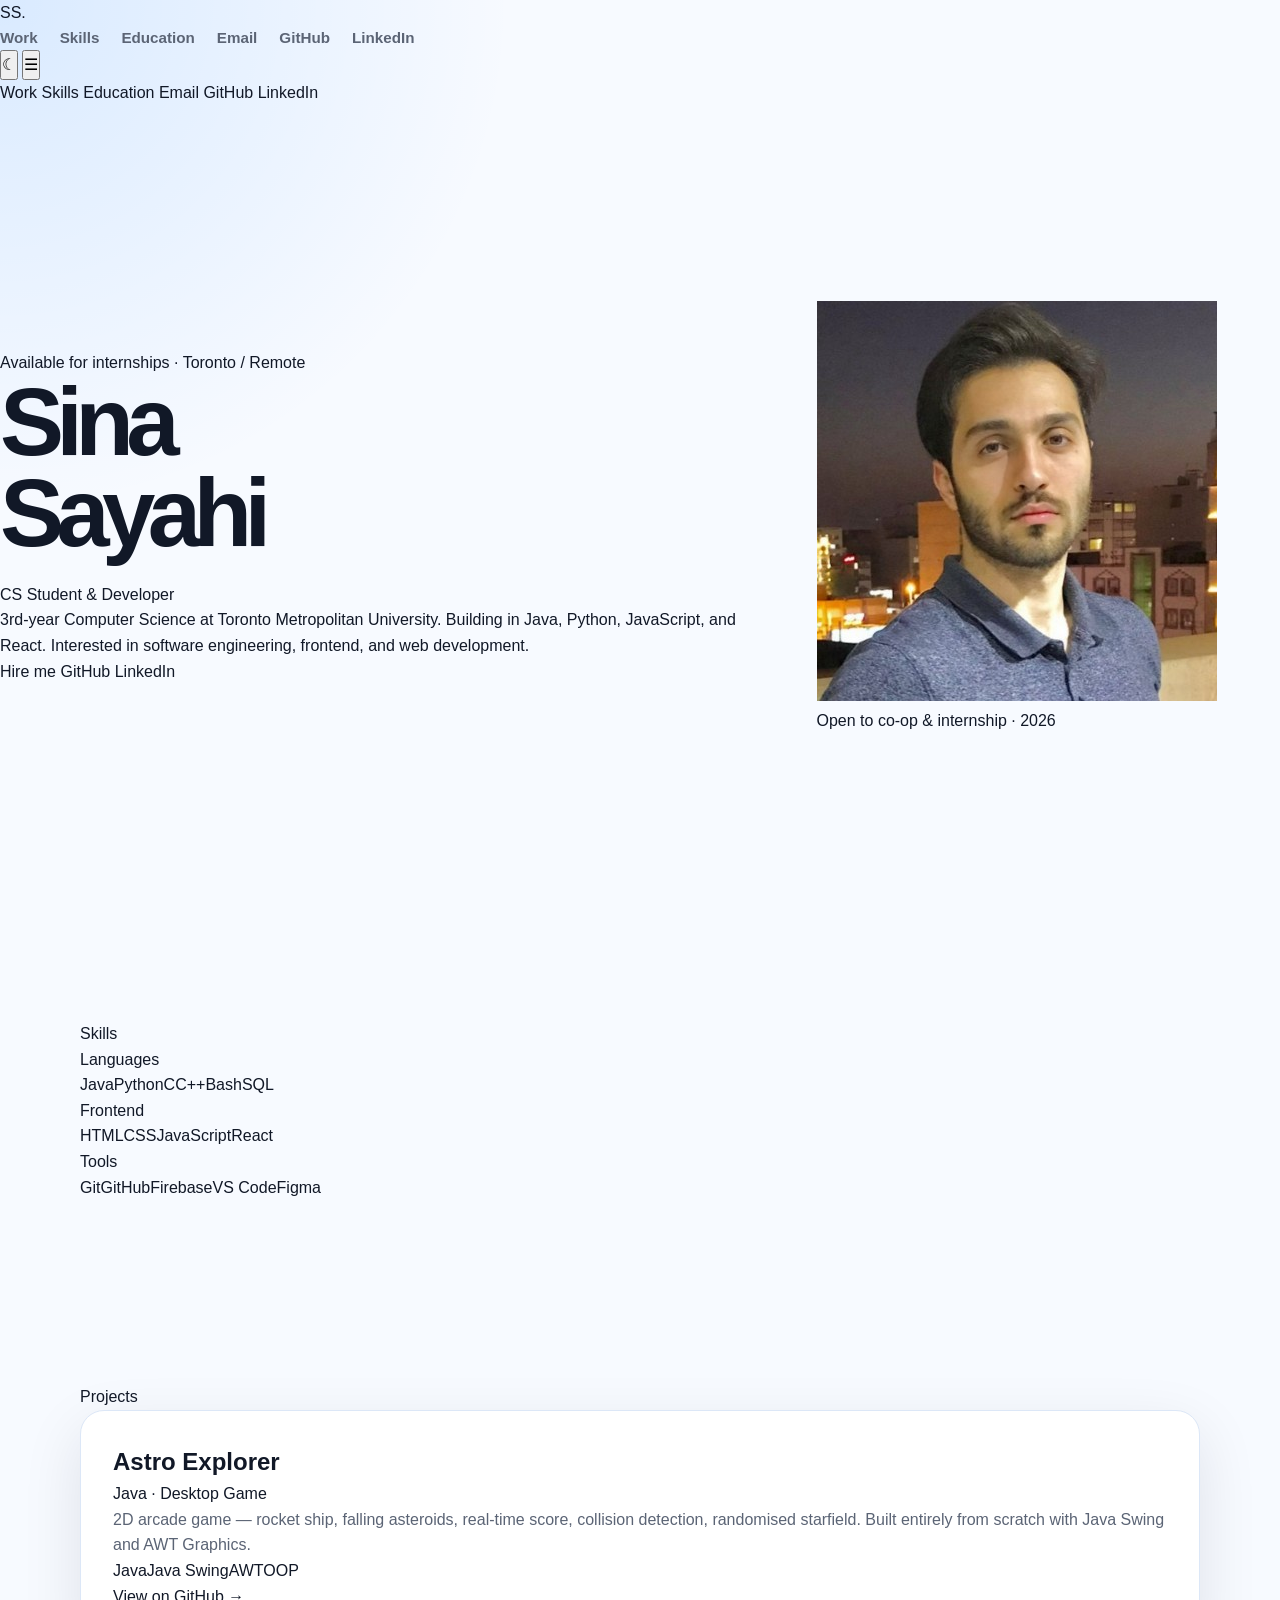
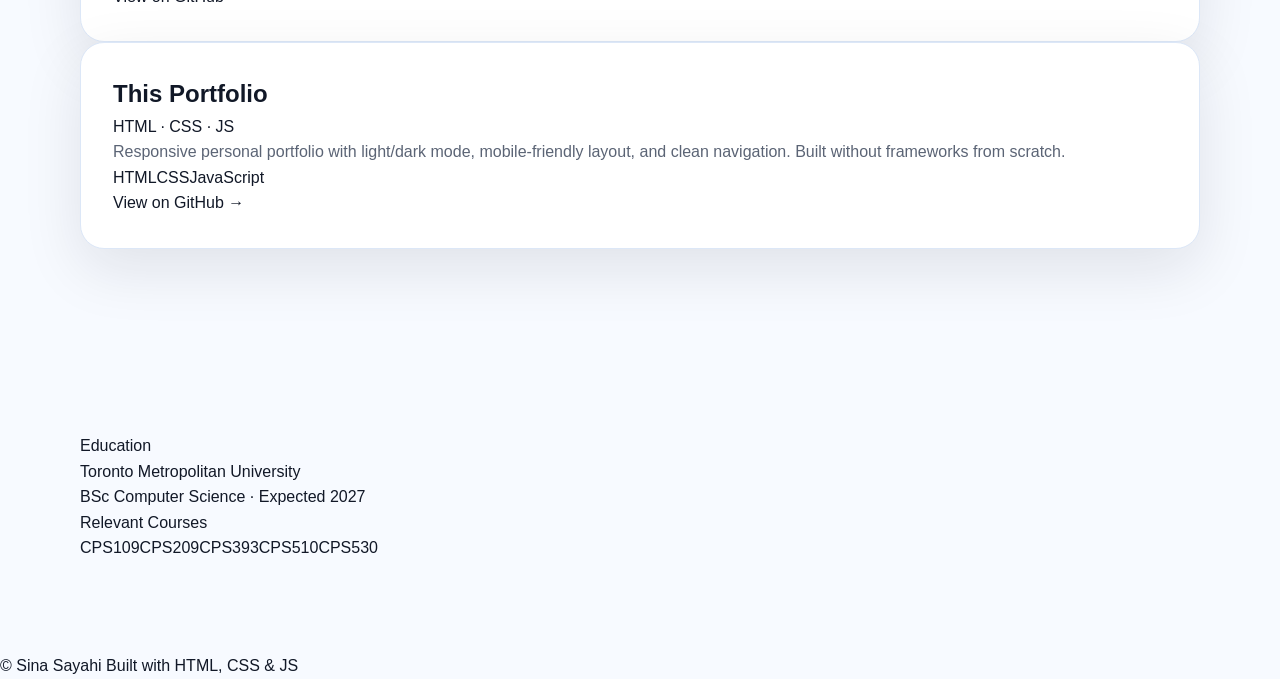
==== index.html @ 3a61474d "Update index.html" ====
<!DOCTYPE html>
<html lang="en">
<head>
  <meta charset="UTF-8" />
  <meta name="viewport" content="width=device-width, initial-scale=1.0" />
  <title>Sina Sayahi — CS Student & Developer</title>
  <meta name="description" content="Sina Sayahi — 3rd-year Computer Science student at TMU. Seeking software & frontend internships in Toronto." />
  <link rel="preconnect" href="https://fonts.googleapis.com" />
  <link rel="preconnect" href="https://fonts.gstatic.com" crossorigin />
  <link href="https://fonts.googleapis.com/css2?family=DM+Mono:wght@400;500&family=Syne:wght@600;800&family=DM+Sans:wght@400;500&display=swap" rel="stylesheet" />
  <link rel="stylesheet" href="style.css" />
</head>
<body>

  <!-- NAV -->
  <header class="nav">
    <span class="nav-logo">SS<span class="dot">.</span></span>
    <nav class="nav-links">
      <a href="#work">Work</a>
      <a href="#skills">Skills</a>
      <a href="#edu">Education</a>
      <a href="mailto:sina.sayahi@torontomu.ca">Email</a>
      <a href="https://github.com/cnasyh" target="_blank" rel="noopener">GitHub</a>
      <a href="https://www.linkedin.com/in/sina-sayahi" target="_blank" rel="noopener">LinkedIn</a>
    </nav>
    <button class="theme-btn" id="themeBtn" aria-label="Toggle theme">☾</button>
    <button class="burger" id="burger" aria-label="Menu">☰</button>
  </header>

  <div class="mobile-menu" id="mobileMenu">
    <a href="#work" class="mm-link">Work</a>
    <a href="#skills" class="mm-link">Skills</a>
    <a href="#edu" class="mm-link">Education</a>
    <a href="mailto:sina.sayahi@torontomu.ca" class="mm-link">Email</a>
    <a href="https://github.com/cnasyh" target="_blank" rel="noopener" class="mm-link">GitHub</a>
    <a href="https://www.linkedin.com/in/sina-sayahi" target="_blank" rel="noopener" class="mm-link">LinkedIn</a>
  </div>

  <main>

    <!-- HERO -->
    <section class="hero">
      <div class="hero-left">
        <p class="label">Available for internships · Toronto / Remote</p>
        <h1>Sina<br>Sayahi</h1>
        <p class="role">CS Student &amp; Developer</p>
        <p class="bio">3rd-year Computer Science at Toronto Metropolitan University. Building in Java, Python, JavaScript, and React. Interested in software engineering, frontend, and web development.</p>
        <div class="cta-row">
          <a href="mailto:sina.sayahi@torontomu.ca" class="btn-primary">Hire me</a>
          <a href="https://github.com/cnasyh" target="_blank" rel="noopener" class="btn-ghost">GitHub</a>
          <a href="https://www.linkedin.com/in/sina-sayahi" target="_blank" rel="noopener" class="btn-ghost">LinkedIn</a>
        </div>
      </div>
      <div class="hero-right">
        <div class="photo-ring">
          <img src="myphoto.jpg" alt="Sina Sayahi" class="photo" />
        </div>
        <div class="status-card">
          <span class="status-dot"></span>
          <span>Open to co-op &amp; internship · 2026</span>
        </div>
      </div>
    </section>

    <!-- SKILLS -->
    <section class="section" id="skills">
      <p class="section-label">Skills</p>
      <div class="skills-row">
        <div class="skill-group">
          <p class="skill-title">Languages</p>
          <div class="tags">
            <span>Java</span><span>Python</span><span>C</span><span>C++</span><span>Bash</span><span>SQL</span>
          </div>
        </div>
        <div class="skill-group">
          <p class="skill-title">Frontend</p>
          <div class="tags">
            <span>HTML</span><span>CSS</span><span>JavaScript</span><span>React</span>
          </div>
        </div>
        <div class="skill-group">
          <p class="skill-title">Tools</p>
          <div class="tags">
            <span>Git</span><span>GitHub</span><span>Firebase</span><span>VS Code</span><span>Figma</span>
          </div>
        </div>
      </div>
    </section>

    <!-- PROJECTS -->
    <section class="section" id="work">
      <p class="section-label">Projects</p>
      <div class="projects-grid">

        <article class="project-card">
          <div class="project-top">
            <h2 class="project-name">Astro Explorer</h2>
            <span class="project-tag">Java · Desktop Game</span>
          </div>
          <p class="project-desc">2D arcade game — rocket ship, falling asteroids, real-time score, collision detection, randomised starfield. Built entirely from scratch with Java Swing and AWT Graphics.</p>
          <div class="tags small">
            <span>Java</span><span>Java Swing</span><span>AWT</span><span>OOP</span>
          </div>
          <div class="project-links">
            <a href="https://github.com/cnasyh/astro-explorer-java" target="_blank" rel="noopener" class="btn-ghost small">View on GitHub →</a>
          </div>
        </article>

        <article class="project-card">
          <div class="project-top">
            <h2 class="project-name">This Portfolio</h2>
            <span class="project-tag">HTML · CSS · JS</span>
          </div>
          <p class="project-desc">Responsive personal portfolio with light/dark mode, mobile-friendly layout, and clean navigation. Built without frameworks from scratch.</p>
          <div class="tags small">
            <span>HTML</span><span>CSS</span><span>JavaScript</span>
          </div>
          <div class="project-links">
            <a href="https://github.com/cnasyh/sina-portfolio" target="_blank" rel="noopener" class="btn-ghost small">View on GitHub →</a>
          </div>
        </article>

      </div>
    </section>

    <!-- EDUCATION -->
    <section class="section" id="edu">
      <p class="section-label">Education</p>
      <div class="edu-card">
        <div class="edu-left">
          <p class="edu-school">Toronto Metropolitan University</p>
          <p class="edu-degree">BSc Computer Science · Expected 2027</p>
        </div>
        <div class="edu-right">
          <p class="skill-title">Relevant Courses</p>
          <div class="tags small">
            <span>CPS109</span><span>CPS209</span><span>CPS393</span><span>CPS510</span><span>CPS530</span>
          </div>
        </div>
      </div>
    </section>

  </main>

  <footer class="footer">
    <span>© <span id="year"></span> Sina Sayahi</span>
    <span class="footer-built">Built with HTML, CSS &amp; JS</span>
  </footer>

  <script src="script.js"></script>
</body>
</html>
---- style.css ----
:root {
  --bg: #f7faff;
  --bg-soft: #ffffff;
  --text: #111827;
  --text-muted: #5b6475;
  --border: #dce7f7;
  --blue: #0077ff;
  --blue-dark: #005fd1;
  --blue-soft: rgba(0, 119, 255, 0.12);
  --shadow: 0 20px 60px rgba(15, 23, 42, 0.1);
  --radius: 24px;
  --max-width: 1120px;
}

body.dark-mode {
  --bg: #07111f;
  --bg-soft: #0d1b2f;
  --text: #f3f7ff;
  --text-muted: #a8b3c7;
  --border: #1f334d;
  --blue: #3b9dff;
  --blue-dark: #77bfff;
  --blue-soft: rgba(59, 157, 255, 0.16);
  --shadow: 0 20px 60px rgba(0, 0, 0, 0.35);
}

* {
  box-sizing: border-box;
  margin: 0;
  padding: 0;
}

html {
  scroll-behavior: smooth;
}

body {
  font-family: Arial, Helvetica, sans-serif;
  background:
    radial-gradient(circle at top left, var(--blue-soft), transparent 32rem),
    var(--bg);
  color: var(--text);
  line-height: 1.6;
}

a {
  color: inherit;
  text-decoration: none;
}

button,
a {
  font: inherit;
}

.site-header {
  position: sticky;
  top: 0;
  z-index: 20;
  background: rgba(247, 250, 255, 0.82);
  border-bottom: 1px solid var(--border);
  backdrop-filter: blur(16px);
}

body.dark-mode .site-header {
  background: rgba(7, 17, 31, 0.82);
}

.navbar {
  width: min(100% - 32px, var(--max-width));
  min-height: 76px;
  margin: 0 auto;
  display: flex;
  align-items: center;
  justify-content: space-between;
  gap: 16px;
}

.logo {
  font-size: 1.45rem;
  font-weight: 800;
  letter-spacing: -0.04em;
}

.logo span {
  color: var(--blue);
}

.nav-links {
  display: flex;
  align-items: center;
  gap: 22px;
  list-style: none;
}

.nav-links a {
  color: var(--text-muted);
  font-size: 0.95rem;
  font-weight: 600;
  transition: color 0.2s ease;
}

.nav-links a:hover,
.nav-links a:focus {
  color: var(--blue);
}

.theme-toggle,
.menu-toggle {
  border: 1px solid var(--border);
  background: var(--bg-soft);
  color: var(--text);
  border-radius: 999px;
  cursor: pointer;
  box-shadow: 0 8px 24px rgba(15, 23, 42, 0.08);
}

.theme-toggle {
  width: 42px;
  height: 42px;
}

.menu-toggle {
  display: none;
  width: 42px;
  height: 42px;
}

.section {
  width: min(100% - 32px, var(--max-width));
  margin: 0 auto;
  padding: 92px 0;
}

.hero {
  min-height: calc(100vh - 76px);
  display: grid;
  grid-template-columns: 1.25fr 0.75fr;
  align-items: center;
  gap: 44px;
}

.eyebrow {
  color: var(--blue);
  font-size: 0.82rem;
  font-weight: 800;
  text-transform: uppercase;
  letter-spacing: 0.16em;
  margin-bottom: 14px;
}

.hero h1 {
  max-width: 760px;
  font-size: clamp(3rem, 8vw, 6rem);
  line-height: 0.95;
  letter-spacing: -0.08em;
  margin-bottom: 24px;
}

.hero h1 span {
  color: var(--blue);
}

.hero-subtitle {
  max-width: 720px;
  color: var(--text);
  font-size: clamp(1.1rem, 2vw, 1.35rem);
  font-weight: 600;
  margin-bottom: 18px;
}

.hero-text {
  max-width: 690px;
  color: var(--text-muted);
  font-size: 1.02rem;
  margin-bottom: 30px;
}

.hero-buttons,
.project-links,
.contact-buttons {
  display: flex;
  flex-wrap: wrap;
  gap: 14px;
}

.btn {
  min-height: 46px;
  display: inline-flex;
  align-items: center;
  justify-content: center;
  padding: 12px 18px;
  border-radius: 999px;
  border: 1px solid transparent;
  font-weight: 700;
  cursor: pointer;
  transition:
    transform 0.2s ease,
    background 0.2s ease,
    border-color 0.2s ease;
}

.btn:hover,
.btn:focus {
  transform: translateY(-2px);
}

.primary-btn {
  background: var(--blue);
  color: white;
  box-shadow: 0 12px 30px rgba(0, 119, 255, 0.28);
}

.primary-btn:hover,
.primary-btn:focus {
  background: var(--blue-dark);
}

.secondary-btn {
  background: var(--bg-soft);
  color: var(--text);
  border-color: var(--border);
}

.secondary-btn:hover,
.secondary-btn:focus {
  border-color: var(--blue);
}

.disabled-btn {
  background: var(--blue-soft);
  color: var(--text-muted);
  border-color: var(--border);
  cursor: not-allowed;
}

.disabled-btn:hover {
  transform: none;
}

.hero-card {
  position: relative;
  overflow: hidden;
  background: linear-gradient(145deg, var(--bg-soft), var(--blue-soft));
  border: 1px solid var(--border);
  border-radius: var(--radius);
  padding: 32px;
  box-shadow: var(--shadow);
}

.card-glow {
  position: absolute;
  top: -80px;
  right: -80px;
  width: 180px;
  height: 180px;
  background: var(--blue);
  opacity: 0.18;
  border-radius: 999px;
  filter: blur(10px);
}

.card-label {
  color: var(--blue);
  font-weight: 800;
  margin-bottom: 12px;
}

.hero-card h2 {
  position: relative;
  font-size: 2rem;
  line-height: 1.1;
  letter-spacing: -0.04em;
  margin-bottom: 18px;
}

.hero-card p {
  position: relative;
  color: var(--text-muted);
}

.hero-tags,
.tech-stack,
.course-list,
.skill-list {
  display: flex;
  flex-wrap: wrap;
  gap: 10px;
}

.hero-tags {
  margin-top: 24px;
}

.hero-tags span,
.tech-stack span,
.course-list span,
.skill-list span {
  background: var(--blue-soft);
  color: var(--text);
  border: 1px solid var(--border);
  border-radius: 999px;
  padding: 8px 12px;
  font-size: 0.9rem;
  font-weight: 700;
}

.section-heading {
  max-width: 760px;
  margin-bottom: 34px;
}

.section-heading h2 {
  font-size: clamp(2rem, 4vw, 3.2rem);
  line-height: 1.05;
  letter-spacing: -0.06em;
}

.about-box,
.skill-card,
.project-card,
.timeline-card,
.education-card,
.internship-card,
.contact-card {
  background: var(--bg-soft);
  border: 1px solid var(--border);
  border-radius: var(--radius);
  box-shadow: var(--shadow);
}

.about-box {
  padding: 30px;
}

.about-box p,
.project-card p,
.timeline-card p,
.education-card p,
.internship-card p,
.contact-card p {
  color: var(--text-muted);
}

.skills-grid {
  display: grid;
  grid-template-columns: repeat(3, 1fr);
  gap: 18px;
}

.skill-card {
  padding: 28px;
}

.skill-card h3 {
  font-size: 1.25rem;
  margin-bottom: 18px;
}

.project-card {
  padding: 32px;
}

.project-header {
  display: flex;
  align-items: flex-start;
  justify-content: space-between;
  gap: 18px;
  margin-bottom: 16px;
}

.project-header h3 {
  font-size: clamp(1.8rem, 3vw, 2.5rem);
  letter-spacing: -0.05em;
}

.project-status {
  background: var(--blue);
  color: white;
  border-radius: 999px;
  padding: 8px 12px;
  font-size: 0.85rem;
  font-weight: 800;
  white-space: nowrap;
}

.project-detail {
  margin-top: 24px;
}

.project-detail h4,
.education-card h4 {
  margin-bottom: 8px;
  font-size: 1rem;
}

.tech-stack {
  margin: 26px 0;
}

.timeline-card {
  position: relative;
  display: grid;
  grid-template-columns: auto 1fr;
  gap: 18px;
  padding: 30px;
}

.timeline-dot {
  width: 16px;
  height: 16px;
  background: var(--blue);
  border-radius: 999px;
  margin-top: 6px;
  box-shadow: 0 0 0 8px var(--blue-soft);
}

.timeline-card h3,
.education-card h3 {
  font-size: 1.35rem;
  margin-bottom: 8px;
}

.timeline-meta,
.education-program {
  margin-bottom: 18px;
  font-weight: 700;
}

.education-card {
  padding: 30px;
}

.course-list {
  margin-top: 14px;
}

.internship-section {
  padding-top: 40px;
}

.internship-card {
  padding: 34px;
  background:
    linear-gradient(135deg, var(--blue-soft), transparent),
    var(--bg-soft);
}

.internship-card h2 {
  font-size: clamp(1.8rem, 3vw, 2.8rem);
  line-height: 1.1;
  letter-spacing: -0.05em;
  margin-bottom: 16px;
}

.internship-grid {
  display: grid;
  grid-template-columns: repeat(3, 1fr);
  gap: 18px;
  margin-top: 28px;
}

.internship-grid div {
  background: var(--bg-soft);
  border: 1px solid var(--border);
  border-radius: 18px;
  padding: 20px;
}

.internship-grid h3 {
  margin-bottom: 8px;
  font-size: 1rem;
}

.contact-card {
  padding: 32px;
}

.contact-card > p {
  max-width: 720px;
  margin-bottom: 24px;
}

.resume-note {
  margin-top: 18px;
  font-size: 0.92rem;
}

.site-footer {
  width: min(100% - 32px, var(--max-width));
  margin: 0 auto;
  padding: 28px 0 40px;
  color: var(--text-muted);
  text-align: center;
  border-top: 1px solid var(--border);
}

@media (max-width: 900px) {
  .menu-toggle {
    display: inline-flex;
    align-items: center;
    justify-content: center;
  }

  .nav-links {
    position: absolute;
    top: 76px;
    left: 16px;
    right: 16px;
    display: none;
    flex-direction: column;
    align-items: stretch;
    gap: 0;
    background: var(--bg-soft);
    border: 1px solid var(--border);
    border-radius: 18px;
    padding: 12px;
    box-shadow: var(--shadow);
  }

  .nav-links.active {
    display: flex;
  }

  .nav-links a {
    display: block;
    padding: 12px;
  }

  .hero {
    min-height: auto;
    grid-template-columns: 1fr;
    padding-top: 70px;
  }

  .skills-grid,
  .internship-grid {
    grid-template-columns: 1fr;
  }
}

@media (max-width: 620px) {
  .section {
    padding: 70px 0;
  }

  .navbar {
    width: min(100% - 24px, var(--max-width));
  }

  .hero-buttons,
  .project-links,
  .contact-buttons {
    flex-direction: column;
  }

  .btn {
    width: 100%;
  }

  .project-header {
    flex-direction: column;
  }

  .project-status {
    white-space: normal;
  }

  .about-box,
  .skill-card,
  .project-card,
  .timeline-card,
  .education-card,
  .internship-card,
  .contact-card,
  .hero-card {
    padding: 24px;
  }
}

.photo-card {
  text-align: center;
}

.profile-photo-wrap {
  width: 190px;
  height: 190px;
  margin: 0 auto 24px;
  padding: 6px;
  border-radius: 50%;
  background: linear-gradient(135deg, var(--blue), transparent);
}

.profile-photo {
  width: 100%;
  height: 100%;
  display: block;
  object-fit: cover;
  border-radius: 50%;
  border: 4px solid var(--bg-soft);
}
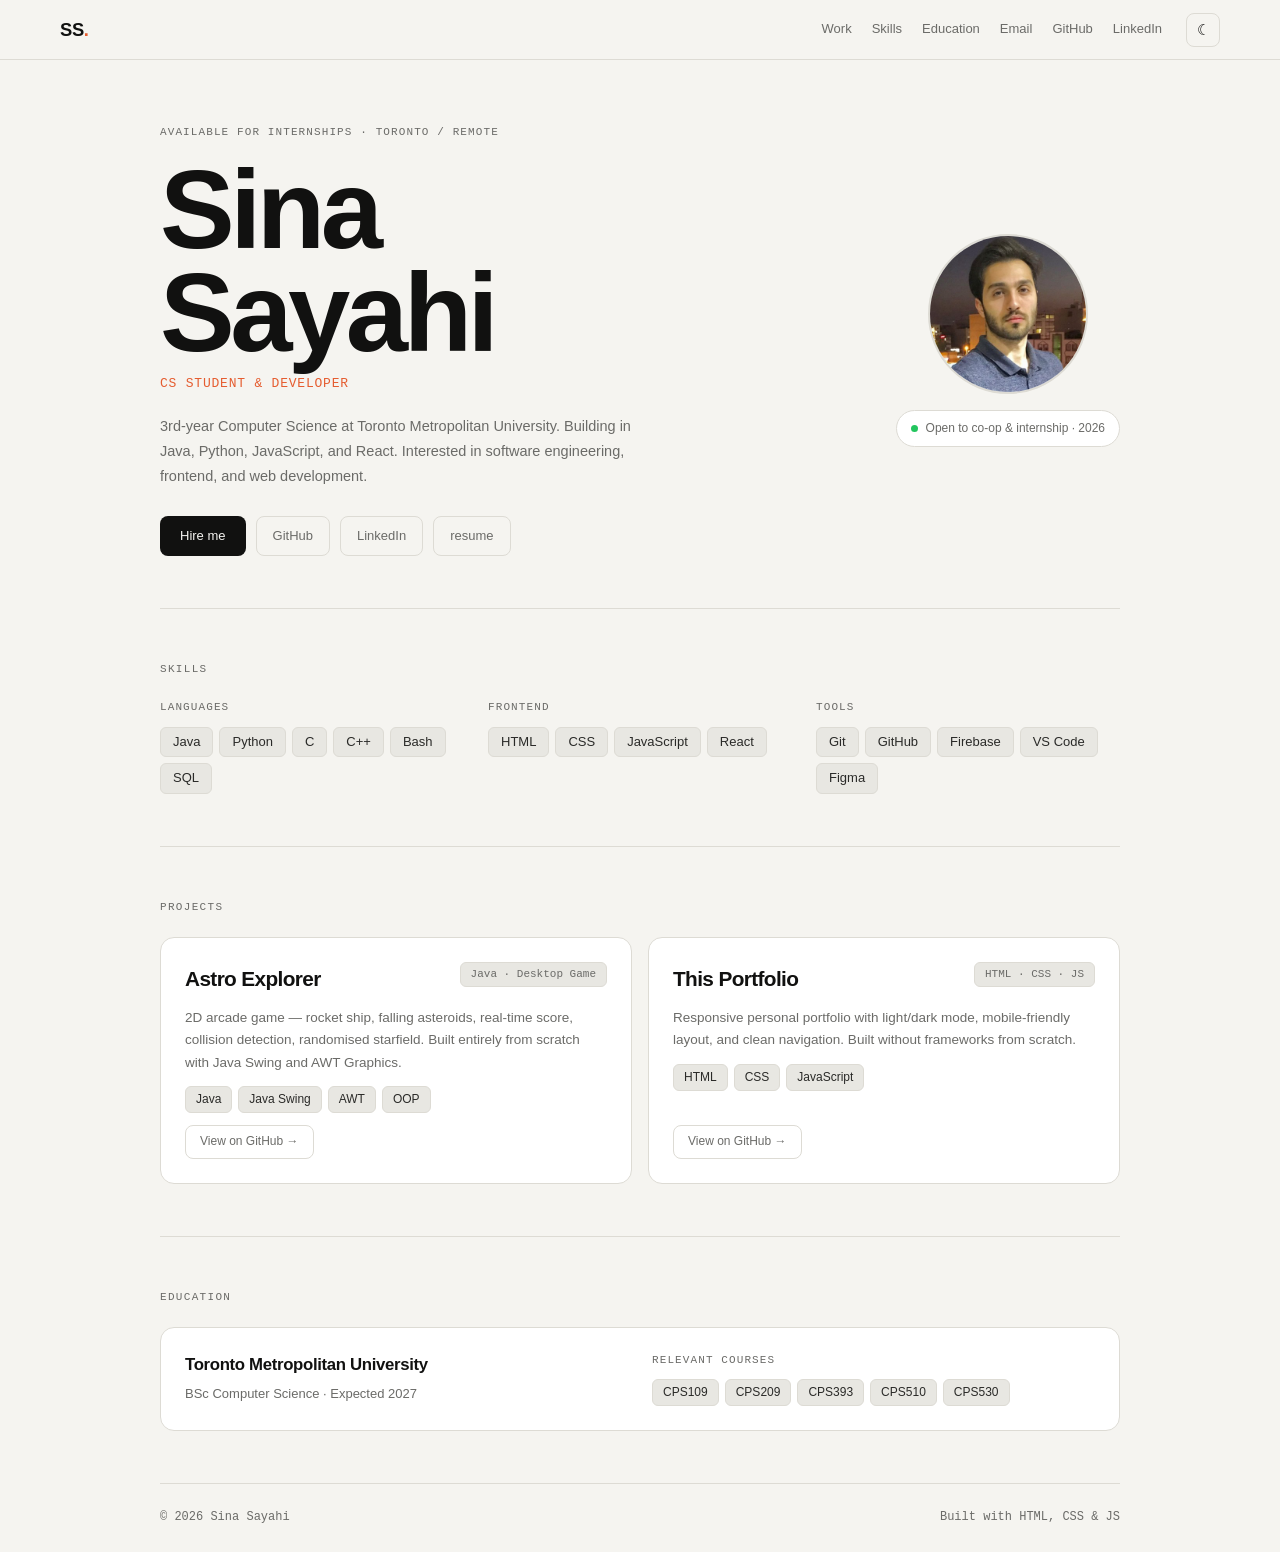
==== commit 40dc5984: "Update index.html" ====
--- a/index.html
+++ b/index.html
@@ -49,6 +49,7 @@
           <a href="mailto:sina.sayahi@torontomu.ca" class="btn-primary">Hire me</a>
           <a href="https://github.com/cnasyh" target="_blank" rel="noopener" class="btn-ghost">GitHub</a>
           <a href="https://www.linkedin.com/in/sina-sayahi" target="_blank" rel="noopener" class="btn-ghost">LinkedIn</a>
+          <a href="https://cnasyh.github.io/sina-portfolio/Sina_syh_internship.pdf" target="_blank" rel="noopener" class="btn-ghost">resume</a>
         </div>
       </div>
       <div class="hero-right">
--- a/style.css
+++ b/style.css
@@ -1,601 +1,412 @@
+/* ── Tokens ── */
 :root {
-  --bg: #f7faff;
-  --bg-soft: #ffffff;
-  --text: #111827;
-  --text-muted: #5b6475;
-  --border: #dce7f7;
-  --blue: #0077ff;
-  --blue-dark: #005fd1;
-  --blue-soft: rgba(0, 119, 255, 0.12);
-  --shadow: 0 20px 60px rgba(15, 23, 42, 0.1);
-  --radius: 24px;
-  --max-width: 1120px;
-}
-
-body.dark-mode {
-  --bg: #07111f;
-  --bg-soft: #0d1b2f;
-  --text: #f3f7ff;
-  --text-muted: #a8b3c7;
-  --border: #1f334d;
-  --blue: #3b9dff;
-  --blue-dark: #77bfff;
-  --blue-soft: rgba(59, 157, 255, 0.16);
-  --shadow: 0 20px 60px rgba(0, 0, 0, 0.35);
-}
-
-* {
-  box-sizing: border-box;
-  margin: 0;
-  padding: 0;
-}
-
-html {
-  scroll-behavior: smooth;
-}
-
+  --bg:        #f5f4f0;
+  --surface:   #ffffff;
+  --text:      #111110;
+  --muted:     #6b6b68;
+  --accent:    #1a1a1a;
+  --tag-bg:    #e8e7e2;
+  --tag-text:  #2a2a28;
+  --border:    #dddbd4;
+  --dot:       #22c55e;
+  --radius:    14px;
+  --max:       1080px;
+}
+
+body.dark {
+  --bg:       #0f0f0e;
+  --surface:  #1a1a18;
+  --text:     #f0ede6;
+  --muted:    #888882;
+  --accent:   #f0ede6;
+  --tag-bg:   #252522;
+  --tag-text: #c8c5bd;
+  --border:   #2e2e2a;
+}
+
+/* ── Reset ── */
+*, *::before, *::after { box-sizing: border-box; margin: 0; padding: 0; }
+html { scroll-behavior: smooth; }
 body {
-  font-family: Arial, Helvetica, sans-serif;
-  background:
-    radial-gradient(circle at top left, var(--blue-soft), transparent 32rem),
-    var(--bg);
+  font-family: 'DM Sans', sans-serif;
+  background: var(--bg);
   color: var(--text);
   line-height: 1.6;
-}
-
-a {
-  color: inherit;
-  text-decoration: none;
-}
-
-button,
-a {
-  font: inherit;
-}
-
-.site-header {
+  font-size: 15px;
+  transition: background .25s, color .25s;
+}
+a { color: inherit; text-decoration: none; }
+img { display: block; max-width: 100%; }
+
+/* ── Nav ── */
+.nav {
   position: sticky;
   top: 0;
-  z-index: 20;
-  background: rgba(247, 250, 255, 0.82);
+  z-index: 50;
+  display: flex;
+  align-items: center;
+  gap: 24px;
+  padding: 0 clamp(20px, 5vw, 60px);
+  height: 60px;
+  background: var(--bg);
   border-bottom: 1px solid var(--border);
-  backdrop-filter: blur(16px);
-}
-
-body.dark-mode .site-header {
-  background: rgba(7, 17, 31, 0.82);
-}
-
-.navbar {
-  width: min(100% - 32px, var(--max-width));
-  min-height: 76px;
+  transition: background .25s;
+}
+
+.nav-logo {
+  font-family: 'Syne', sans-serif;
+  font-weight: 800;
+  font-size: 1.15rem;
+  letter-spacing: -.02em;
+  margin-right: auto;
+  color: var(--text);
+}
+.nav-logo .dot { color: #e55c2f; }
+
+.nav-links {
+  display: flex;
+  gap: 20px;
+}
+.nav-links a {
+  font-size: 13px;
+  font-weight: 500;
+  color: var(--muted);
+  transition: color .15s;
+}
+.nav-links a:hover { color: var(--text); }
+
+.theme-btn {
+  background: none;
+  border: 1px solid var(--border);
+  border-radius: 8px;
+  width: 34px;
+  height: 34px;
+  cursor: pointer;
+  font-size: 15px;
+  color: var(--text);
+  transition: background .15s;
+}
+.theme-btn:hover { background: var(--tag-bg); }
+
+.burger {
+  display: none;
+  background: none;
+  border: 1px solid var(--border);
+  border-radius: 8px;
+  width: 34px;
+  height: 34px;
+  font-size: 16px;
+  cursor: pointer;
+  color: var(--text);
+}
+
+/* ── Mobile menu ── */
+.mobile-menu {
+  display: none;
+  flex-direction: column;
+  background: var(--surface);
+  border-bottom: 1px solid var(--border);
+  padding: 12px clamp(20px, 5vw, 60px);
+  gap: 4px;
+}
+.mobile-menu.open { display: flex; }
+.mm-link {
+  font-size: 14px;
+  font-weight: 500;
+  color: var(--muted);
+  padding: 8px 0;
+  border-bottom: 1px solid var(--border);
+  transition: color .15s;
+}
+.mm-link:last-child { border-bottom: none; }
+.mm-link:hover { color: var(--text); }
+
+/* ── Layout ── */
+main {
+  max-width: var(--max);
   margin: 0 auto;
-  display: flex;
-  align-items: center;
-  justify-content: space-between;
-  gap: 16px;
-}
-
-.logo {
-  font-size: 1.45rem;
+  padding: 0 clamp(20px, 5vw, 60px);
+}
+
+.section {
+  padding: 52px 0;
+  border-bottom: 1px solid var(--border);
+}
+
+.section-label {
+  font-family: 'DM Mono', monospace;
+  font-size: 11px;
+  font-weight: 500;
+  text-transform: uppercase;
+  letter-spacing: .12em;
+  color: var(--muted);
+  margin-bottom: 20px;
+}
+
+/* ── Hero ── */
+.hero {
+  display: grid;
+  grid-template-columns: 1fr auto;
+  align-items: center;
+  gap: 48px;
+  padding: 64px 0 52px;
+  border-bottom: 1px solid var(--border);
+}
+
+.label {
+  font-family: 'DM Mono', monospace;
+  font-size: 11px;
+  font-weight: 500;
+  letter-spacing: .1em;
+  text-transform: uppercase;
+  color: var(--muted);
+  margin-bottom: 16px;
+}
+
+h1 {
+  font-family: 'Syne', sans-serif;
   font-weight: 800;
-  letter-spacing: -0.04em;
-}
-
-.logo span {
-  color: var(--blue);
-}
-
-.nav-links {
-  display: flex;
-  align-items: center;
-  gap: 22px;
-  list-style: none;
-}
-
-.nav-links a {
-  color: var(--text-muted);
-  font-size: 0.95rem;
-  font-weight: 600;
-  transition: color 0.2s ease;
-}
-
-.nav-links a:hover,
-.nav-links a:focus {
-  color: var(--blue);
-}
-
-.theme-toggle,
-.menu-toggle {
-  border: 1px solid var(--border);
-  background: var(--bg-soft);
-  color: var(--text);
-  border-radius: 999px;
-  cursor: pointer;
-  box-shadow: 0 8px 24px rgba(15, 23, 42, 0.08);
-}
-
-.theme-toggle {
-  width: 42px;
-  height: 42px;
-}
-
-.menu-toggle {
-  display: none;
-  width: 42px;
-  height: 42px;
-}
-
-.section {
-  width: min(100% - 32px, var(--max-width));
-  margin: 0 auto;
-  padding: 92px 0;
-}
-
-.hero {
-  min-height: calc(100vh - 76px);
-  display: grid;
-  grid-template-columns: 1.25fr 0.75fr;
-  align-items: center;
-  gap: 44px;
-}
-
-.eyebrow {
-  color: var(--blue);
-  font-size: 0.82rem;
-  font-weight: 800;
+  font-size: clamp(3.5rem, 9vw, 7rem);
+  line-height: .92;
+  letter-spacing: -.04em;
+  color: var(--text);
+  margin-bottom: 10px;
+}
+
+.role {
+  font-family: 'DM Mono', monospace;
+  font-size: 13px;
+  color: #e55c2f;
+  letter-spacing: .06em;
   text-transform: uppercase;
-  letter-spacing: 0.16em;
-  margin-bottom: 14px;
-}
-
-.hero h1 {
-  max-width: 760px;
-  font-size: clamp(3rem, 8vw, 6rem);
-  line-height: 0.95;
-  letter-spacing: -0.08em;
-  margin-bottom: 24px;
-}
-
-.hero h1 span {
-  color: var(--blue);
-}
-
-.hero-subtitle {
-  max-width: 720px;
-  color: var(--text);
-  font-size: clamp(1.1rem, 2vw, 1.35rem);
-  font-weight: 600;
-  margin-bottom: 18px;
-}
-
-.hero-text {
-  max-width: 690px;
-  color: var(--text-muted);
-  font-size: 1.02rem;
-  margin-bottom: 30px;
-}
-
-.hero-buttons,
-.project-links,
-.contact-buttons {
-  display: flex;
-  flex-wrap: wrap;
-  gap: 14px;
-}
-
-.btn {
-  min-height: 46px;
-  display: inline-flex;
-  align-items: center;
-  justify-content: center;
-  padding: 12px 18px;
-  border-radius: 999px;
-  border: 1px solid transparent;
-  font-weight: 700;
-  cursor: pointer;
-  transition:
-    transform 0.2s ease,
-    background 0.2s ease,
-    border-color 0.2s ease;
-}
-
-.btn:hover,
-.btn:focus {
-  transform: translateY(-2px);
-}
-
-.primary-btn {
-  background: var(--blue);
-  color: white;
-  box-shadow: 0 12px 30px rgba(0, 119, 255, 0.28);
-}
-
-.primary-btn:hover,
-.primary-btn:focus {
-  background: var(--blue-dark);
-}
-
-.secondary-btn {
-  background: var(--bg-soft);
-  color: var(--text);
-  border-color: var(--border);
-}
-
-.secondary-btn:hover,
-.secondary-btn:focus {
-  border-color: var(--blue);
-}
-
-.disabled-btn {
-  background: var(--blue-soft);
-  color: var(--text-muted);
-  border-color: var(--border);
-  cursor: not-allowed;
-}
-
-.disabled-btn:hover {
-  transform: none;
-}
-
-.hero-card {
-  position: relative;
-  overflow: hidden;
-  background: linear-gradient(145deg, var(--bg-soft), var(--blue-soft));
-  border: 1px solid var(--border);
-  border-radius: var(--radius);
-  padding: 32px;
-  box-shadow: var(--shadow);
-}
-
-.card-glow {
-  position: absolute;
-  top: -80px;
-  right: -80px;
-  width: 180px;
-  height: 180px;
-  background: var(--blue);
-  opacity: 0.18;
-  border-radius: 999px;
-  filter: blur(10px);
-}
-
-.card-label {
-  color: var(--blue);
-  font-weight: 800;
-  margin-bottom: 12px;
-}
-
-.hero-card h2 {
-  position: relative;
-  font-size: 2rem;
-  line-height: 1.1;
-  letter-spacing: -0.04em;
-  margin-bottom: 18px;
-}
-
-.hero-card p {
-  position: relative;
-  color: var(--text-muted);
-}
-
-.hero-tags,
-.tech-stack,
-.course-list,
-.skill-list {
+  margin-bottom: 20px;
+}
+
+.bio {
+  max-width: 480px;
+  color: var(--muted);
+  font-size: 14.5px;
+  line-height: 1.7;
+  margin-bottom: 28px;
+}
+
+.cta-row {
   display: flex;
   flex-wrap: wrap;
   gap: 10px;
 }
 
-.hero-tags {
-  margin-top: 24px;
-}
-
-.hero-tags span,
-.tech-stack span,
-.course-list span,
-.skill-list span {
-  background: var(--blue-soft);
-  color: var(--text);
+.btn-primary {
+  display: inline-flex;
+  align-items: center;
+  height: 40px;
+  padding: 0 20px;
+  background: var(--text);
+  color: var(--bg);
+  font-size: 13px;
+  font-weight: 500;
+  border-radius: 8px;
+  transition: opacity .15s;
+}
+.btn-primary:hover { opacity: .8; }
+
+.btn-ghost {
+  display: inline-flex;
+  align-items: center;
+  height: 40px;
+  padding: 0 16px;
+  background: none;
+  color: var(--muted);
+  font-size: 13px;
+  font-weight: 500;
+  border: 1px solid var(--border);
+  border-radius: 8px;
+  transition: color .15s, border-color .15s;
+}
+.btn-ghost:hover { color: var(--text); border-color: var(--text); }
+.btn-ghost.small { height: 34px; padding: 0 14px; font-size: 12px; }
+
+/* ── Hero right ── */
+.hero-right {
+  display: flex;
+  flex-direction: column;
+  align-items: center;
+  gap: 16px;
+}
+
+.photo-ring {
+  width: 160px;
+  height: 160px;
+  border-radius: 50%;
+  border: 2px solid var(--border);
+  overflow: hidden;
+  background: var(--tag-bg);
+}
+.photo {
+  width: 100%;
+  height: 100%;
+  object-fit: cover;
+}
+
+.status-card {
+  display: flex;
+  align-items: center;
+  gap: 8px;
+  padding: 8px 14px;
+  background: var(--surface);
   border: 1px solid var(--border);
   border-radius: 999px;
-  padding: 8px 12px;
-  font-size: 0.9rem;
-  font-weight: 700;
-}
-
-.section-heading {
-  max-width: 760px;
-  margin-bottom: 34px;
-}
-
-.section-heading h2 {
-  font-size: clamp(2rem, 4vw, 3.2rem);
-  line-height: 1.05;
-  letter-spacing: -0.06em;
-}
-
-.about-box,
-.skill-card,
-.project-card,
-.timeline-card,
-.education-card,
-.internship-card,
-.contact-card {
-  background: var(--bg-soft);
-  border: 1px solid var(--border);
-  border-radius: var(--radius);
-  box-shadow: var(--shadow);
-}
-
-.about-box {
-  padding: 30px;
-}
-
-.about-box p,
-.project-card p,
-.timeline-card p,
-.education-card p,
-.internship-card p,
-.contact-card p {
-  color: var(--text-muted);
-}
-
-.skills-grid {
+  font-size: 12px;
+  color: var(--muted);
+  white-space: nowrap;
+}
+.status-dot {
+  width: 7px;
+  height: 7px;
+  border-radius: 50%;
+  background: var(--dot);
+  flex-shrink: 0;
+}
+
+/* ── Skills ── */
+.skills-row {
   display: grid;
   grid-template-columns: repeat(3, 1fr);
-  gap: 18px;
-}
-
-.skill-card {
-  padding: 28px;
-}
-
-.skill-card h3 {
-  font-size: 1.25rem;
-  margin-bottom: 18px;
+  gap: 24px;
+}
+
+.skill-group {}
+
+.skill-title {
+  font-family: 'DM Mono', monospace;
+  font-size: 11px;
+  font-weight: 500;
+  text-transform: uppercase;
+  letter-spacing: .1em;
+  color: var(--muted);
+  margin-bottom: 10px;
+}
+
+.tags {
+  display: flex;
+  flex-wrap: wrap;
+  gap: 6px;
+}
+.tags span {
+  background: var(--tag-bg);
+  color: var(--tag-text);
+  font-size: 13px;
+  font-weight: 500;
+  padding: 4px 12px;
+  border-radius: 6px;
+  border: 1px solid var(--border);
+}
+.tags.small span { font-size: 12px; padding: 3px 10px; }
+
+/* ── Projects ── */
+.projects-grid {
+  display: grid;
+  grid-template-columns: 1fr 1fr;
+  gap: 16px;
 }
 
 .project-card {
-  padding: 32px;
-}
-
-.project-header {
+  background: var(--surface);
+  border: 1px solid var(--border);
+  border-radius: var(--radius);
+  padding: 24px;
+  display: flex;
+  flex-direction: column;
+  gap: 12px;
+  transition: border-color .15s;
+}
+.project-card:hover { border-color: var(--muted); }
+
+.project-top {
   display: flex;
   align-items: flex-start;
   justify-content: space-between;
-  gap: 18px;
-  margin-bottom: 16px;
-}
-
-.project-header h3 {
-  font-size: clamp(1.8rem, 3vw, 2.5rem);
-  letter-spacing: -0.05em;
-}
-
-.project-status {
-  background: var(--blue);
-  color: white;
-  border-radius: 999px;
-  padding: 8px 12px;
-  font-size: 0.85rem;
+  gap: 12px;
+  flex-wrap: wrap;
+}
+
+.project-name {
+  font-family: 'Syne', sans-serif;
   font-weight: 800;
+  font-size: 1.3rem;
+  letter-spacing: -.03em;
+  color: var(--text);
+}
+
+.project-tag {
+  font-family: 'DM Mono', monospace;
+  font-size: 11px;
+  color: var(--muted);
+  background: var(--tag-bg);
+  border: 1px solid var(--border);
+  border-radius: 6px;
+  padding: 3px 10px;
   white-space: nowrap;
 }
 
-.project-detail {
-  margin-top: 24px;
-}
-
-.project-detail h4,
-.education-card h4 {
-  margin-bottom: 8px;
-  font-size: 1rem;
-}
-
-.tech-stack {
-  margin: 26px 0;
-}
-
-.timeline-card {
-  position: relative;
+.project-desc {
+  font-size: 13.5px;
+  color: var(--muted);
+  line-height: 1.65;
+}
+
+.project-links { margin-top: auto; }
+
+/* ── Education ── */
+.edu-card {
   display: grid;
-  grid-template-columns: auto 1fr;
-  gap: 18px;
-  padding: 30px;
-}
-
-.timeline-dot {
-  width: 16px;
-  height: 16px;
-  background: var(--blue);
-  border-radius: 999px;
-  margin-top: 6px;
-  box-shadow: 0 0 0 8px var(--blue-soft);
-}
-
-.timeline-card h3,
-.education-card h3 {
-  font-size: 1.35rem;
-  margin-bottom: 8px;
-}
-
-.timeline-meta,
-.education-program {
-  margin-bottom: 18px;
-  font-weight: 700;
-}
-
-.education-card {
-  padding: 30px;
-}
-
-.course-list {
-  margin-top: 14px;
-}
-
-.internship-section {
-  padding-top: 40px;
-}
-
-.internship-card {
-  padding: 34px;
-  background:
-    linear-gradient(135deg, var(--blue-soft), transparent),
-    var(--bg-soft);
-}
-
-.internship-card h2 {
-  font-size: clamp(1.8rem, 3vw, 2.8rem);
-  line-height: 1.1;
-  letter-spacing: -0.05em;
-  margin-bottom: 16px;
-}
-
-.internship-grid {
-  display: grid;
-  grid-template-columns: repeat(3, 1fr);
-  gap: 18px;
-  margin-top: 28px;
-}
-
-.internship-grid div {
-  background: var(--bg-soft);
-  border: 1px solid var(--border);
-  border-radius: 18px;
-  padding: 20px;
-}
-
-.internship-grid h3 {
-  margin-bottom: 8px;
-  font-size: 1rem;
-}
-
-.contact-card {
-  padding: 32px;
-}
-
-.contact-card > p {
-  max-width: 720px;
-  margin-bottom: 24px;
-}
-
-.resume-note {
-  margin-top: 18px;
-  font-size: 0.92rem;
-}
-
-.site-footer {
-  width: min(100% - 32px, var(--max-width));
+  grid-template-columns: 1fr 1fr;
+  gap: 24px;
+  background: var(--surface);
+  border: 1px solid var(--border);
+  border-radius: var(--radius);
+  padding: 24px;
+}
+
+.edu-school {
+  font-family: 'Syne', sans-serif;
+  font-weight: 800;
+  font-size: 1.05rem;
+  letter-spacing: -.02em;
+  margin-bottom: 6px;
+}
+.edu-degree {
+  font-size: 13px;
+  color: var(--muted);
+}
+
+/* ── Footer ── */
+.footer {
+  max-width: var(--max);
   margin: 0 auto;
-  padding: 28px 0 40px;
-  color: var(--text-muted);
-  text-align: center;
-  border-top: 1px solid var(--border);
-}
-
-@media (max-width: 900px) {
-  .menu-toggle {
-    display: inline-flex;
-    align-items: center;
-    justify-content: center;
+  padding: 24px clamp(20px, 5vw, 60px);
+  display: flex;
+  justify-content: space-between;
+  font-size: 12px;
+  color: var(--muted);
+  font-family: 'DM Mono', monospace;
+}
+
+/* ── Responsive ── */
+@media (max-width: 768px) {
+  .nav-links { display: none; }
+  .burger { display: inline-flex; align-items: center; justify-content: center; }
+
+  .hero {
+    grid-template-columns: 1fr;
+    padding: 40px 0 40px;
+    gap: 32px;
   }
-
-  .nav-links {
-    position: absolute;
-    top: 76px;
-    left: 16px;
-    right: 16px;
-    display: none;
-    flex-direction: column;
-    align-items: stretch;
-    gap: 0;
-    background: var(--bg-soft);
-    border: 1px solid var(--border);
-    border-radius: 18px;
-    padding: 12px;
-    box-shadow: var(--shadow);
-  }
-
-  .nav-links.active {
-    display: flex;
-  }
-
-  .nav-links a {
-    display: block;
-    padding: 12px;
-  }
-
-  .hero {
-    min-height: auto;
-    grid-template-columns: 1fr;
-    padding-top: 70px;
-  }
-
-  .skills-grid,
-  .internship-grid {
-    grid-template-columns: 1fr;
-  }
-}
-
-@media (max-width: 620px) {
-  .section {
-    padding: 70px 0;
-  }
-
-  .navbar {
-    width: min(100% - 24px, var(--max-width));
-  }
-
-  .hero-buttons,
-  .project-links,
-  .contact-buttons {
-    flex-direction: column;
-  }
-
-  .btn {
-    width: 100%;
-  }
-
-  .project-header {
-    flex-direction: column;
-  }
-
-  .project-status {
-    white-space: normal;
-  }
-
-  .about-box,
-  .skill-card,
-  .project-card,
-  .timeline-card,
-  .education-card,
-  .internship-card,
-  .contact-card,
-  .hero-card {
-    padding: 24px;
-  }
-}
-
-.photo-card {
-  text-align: center;
-}
-
-.profile-photo-wrap {
-  width: 190px;
-  height: 190px;
-  margin: 0 auto 24px;
-  padding: 6px;
-  border-radius: 50%;
-  background: linear-gradient(135deg, var(--blue), transparent);
-}
-
-.profile-photo {
-  width: 100%;
-  height: 100%;
-  display: block;
-  object-fit: cover;
-  border-radius: 50%;
-  border: 4px solid var(--bg-soft);
-}+  .hero-right { flex-direction: row; justify-content: flex-start; align-items: center; }
+  .photo-ring { width: 100px; height: 100px; }
+
+  .skills-row { grid-template-columns: 1fr; gap: 20px; }
+  .projects-grid { grid-template-columns: 1fr; }
+  .edu-card { grid-template-columns: 1fr; }
+  .footer { flex-direction: column; gap: 4px; }
+}
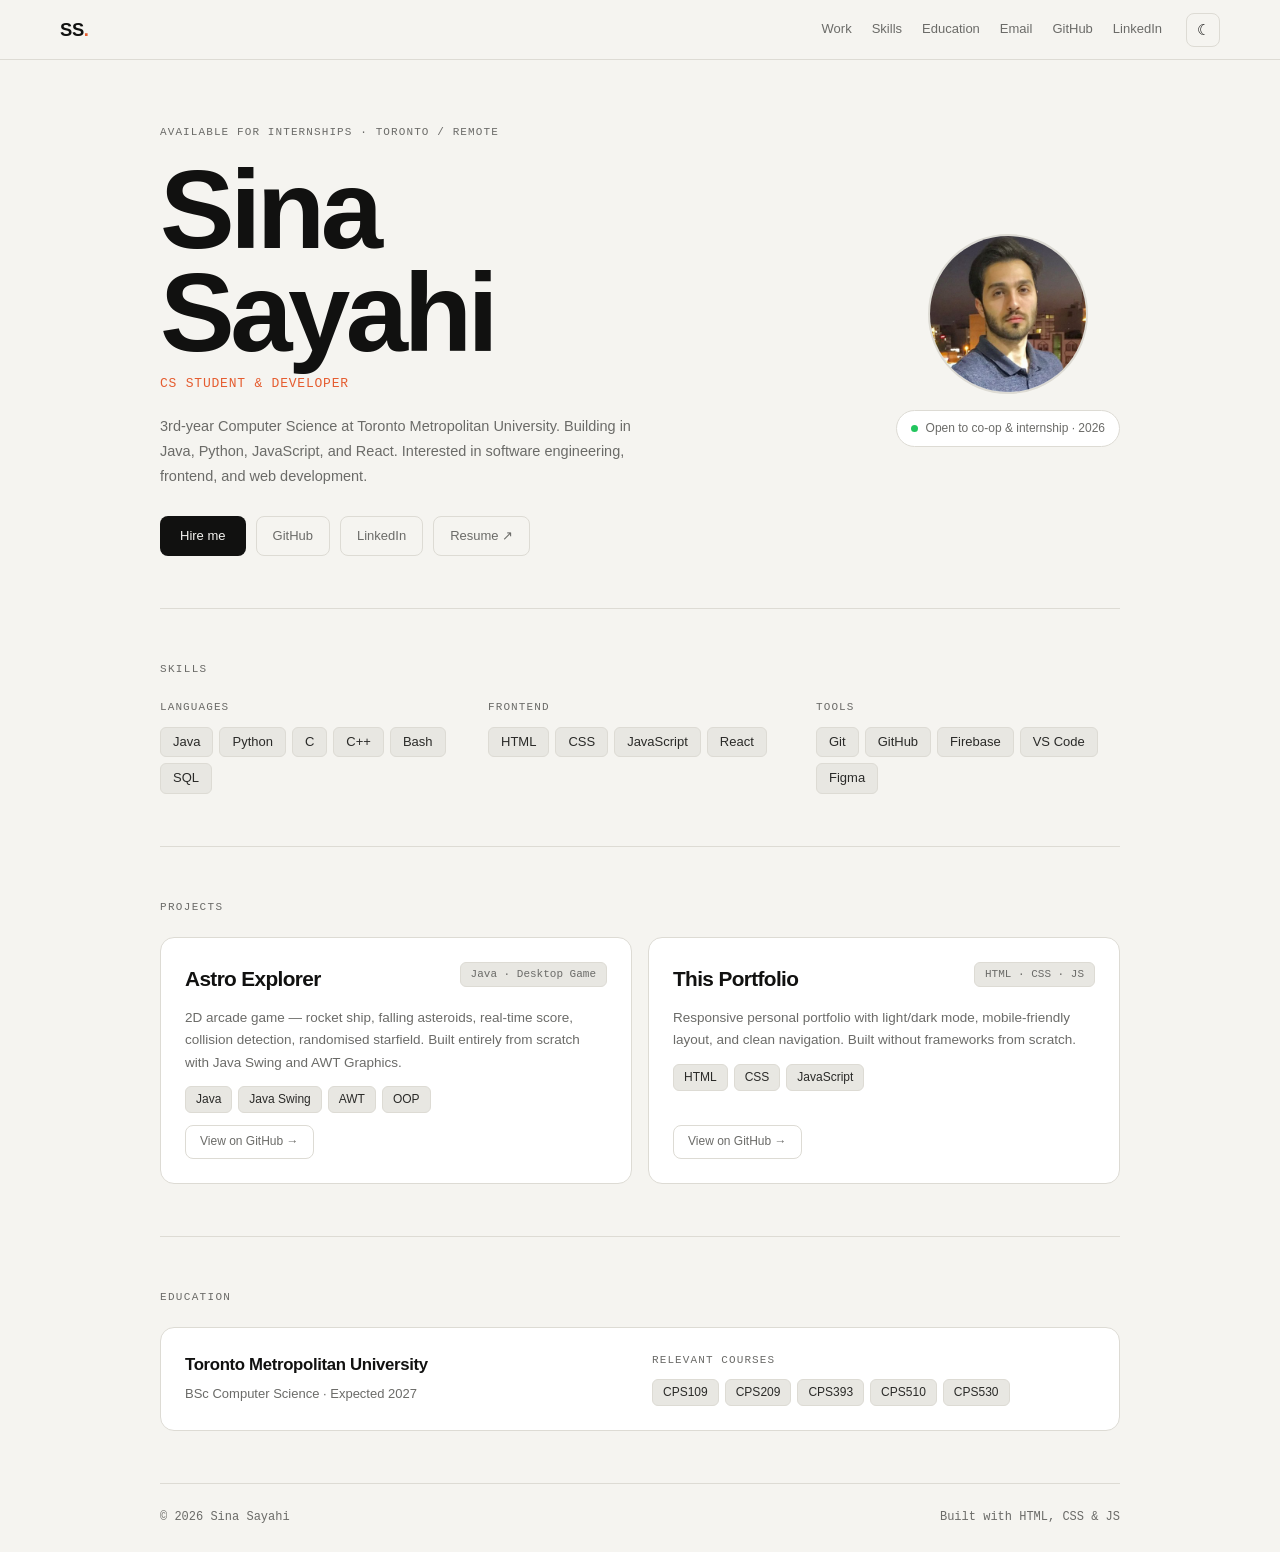
==== commit 662ac645: "Update index.html" ====
--- a/index.html
+++ b/index.html
@@ -7,7 +7,7 @@
   <meta name="description" content="Sina Sayahi — 3rd-year Computer Science student at TMU. Seeking software & frontend internships in Toronto." />
   <link rel="preconnect" href="https://fonts.googleapis.com" />
   <link rel="preconnect" href="https://fonts.gstatic.com" crossorigin />
-  <link href="https://fonts.googleapis.com/css2?family=DM+Mono:wght@400;500&family=Syne:wght@600;800&family=DM+Sans:wght@400;500&display=swap" rel="stylesheet" />
+  <link href="https://fonts.googleapis.com/css2?family=Plus+Jakarta+Sans:wght@400;500;600;700;800&family=Inter:wght@400;500&display=swap" rel="stylesheet" />
   <link rel="stylesheet" href="style.css" />
 </head>
 <body>
@@ -49,7 +49,7 @@
           <a href="mailto:sina.sayahi@torontomu.ca" class="btn-primary">Hire me</a>
           <a href="https://github.com/cnasyh" target="_blank" rel="noopener" class="btn-ghost">GitHub</a>
           <a href="https://www.linkedin.com/in/sina-sayahi" target="_blank" rel="noopener" class="btn-ghost">LinkedIn</a>
-          <a href="https://cnasyh.github.io/sina-portfolio/Sina_syh_internship.pdf" target="_blank" rel="noopener" class="btn-ghost">resume</a>
+          <a href="Sina_sayahi_resume.pdf" target="_blank" rel="noopener" class="btn-ghost">Resume ↗</a>
         </div>
       </div>
       <div class="hero-right">
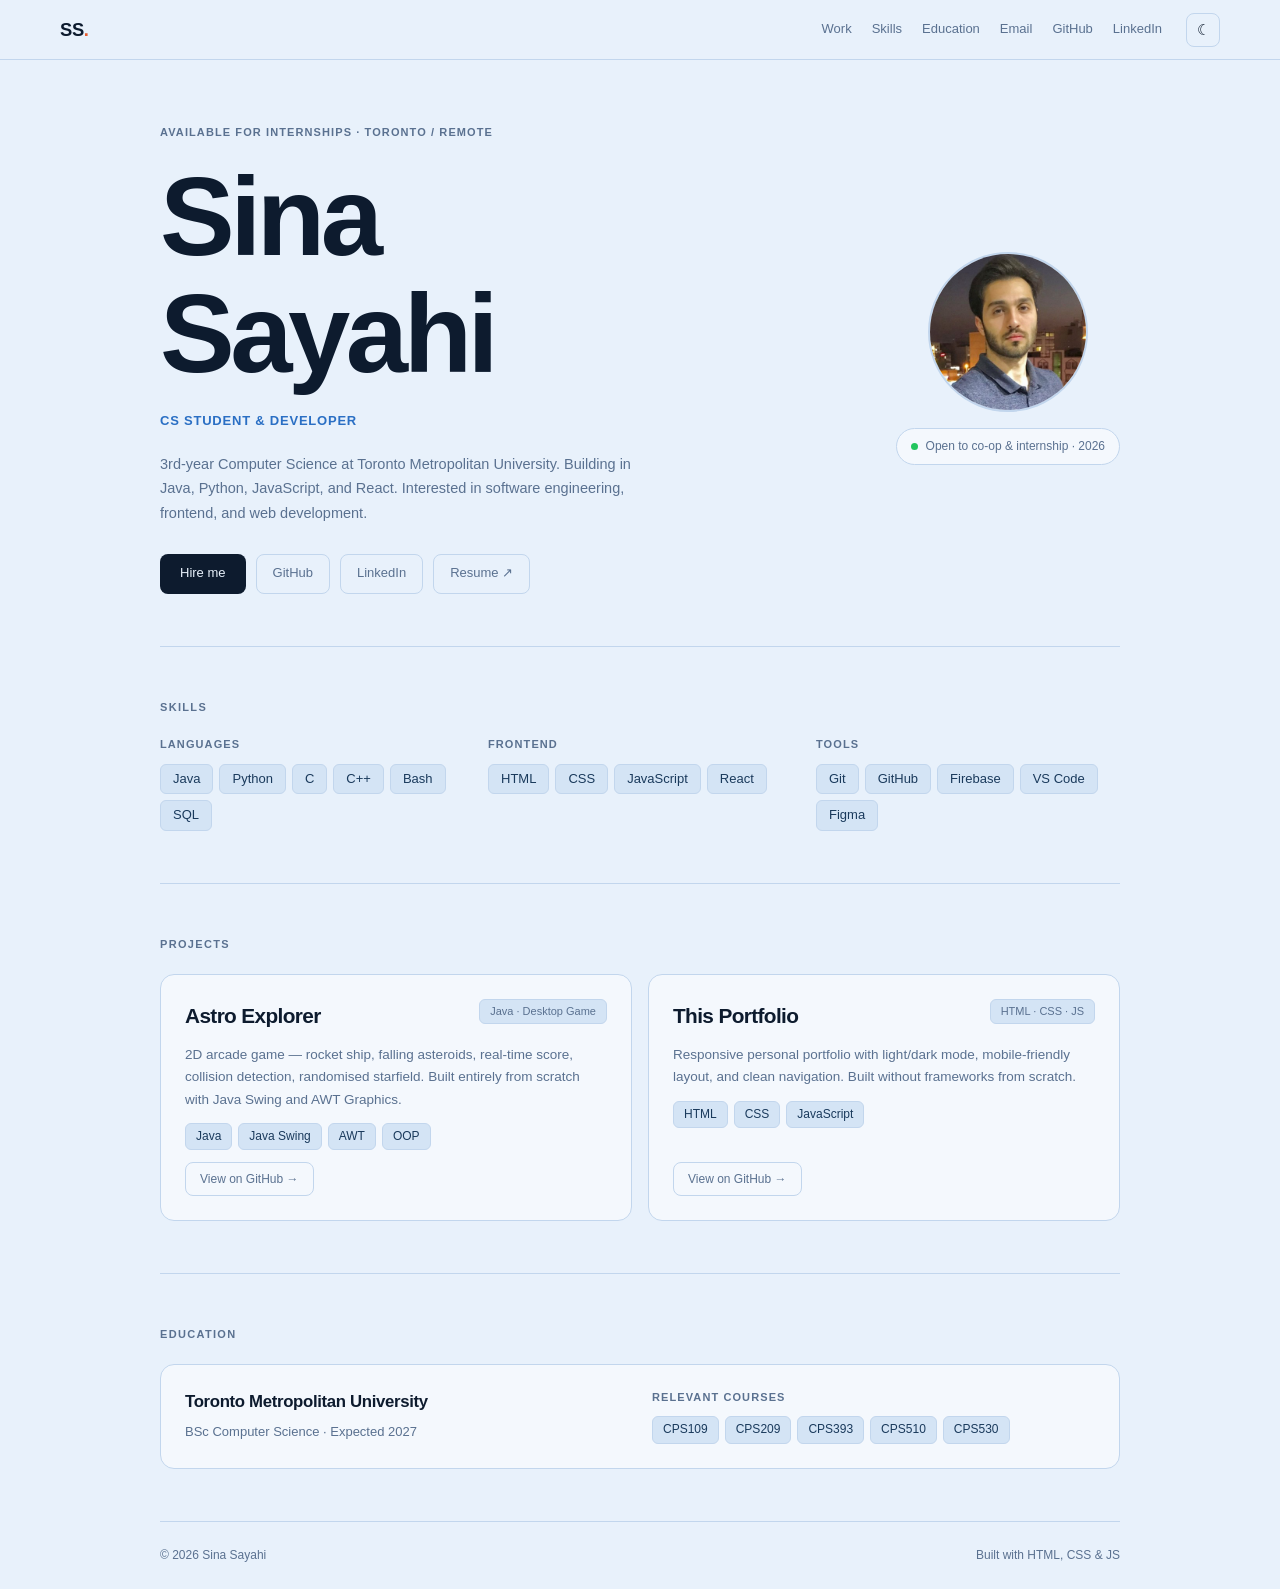
==== commit 888440da: "Update index.html" ====
--- a/index.html
+++ b/index.html
@@ -49,7 +49,7 @@
           <a href="mailto:sina.sayahi@torontomu.ca" class="btn-primary">Hire me</a>
           <a href="https://github.com/cnasyh" target="_blank" rel="noopener" class="btn-ghost">GitHub</a>
           <a href="https://www.linkedin.com/in/sina-sayahi" target="_blank" rel="noopener" class="btn-ghost">LinkedIn</a>
-          <a href="Sina_sayahi_resume.pdf" target="_blank" rel="noopener" class="btn-ghost">Resume ↗</a>
+          <a href="Sina_syh_internship.pdf" target="_blank" rel="noopener" class="btn-ghost">Resume ↗</a>
         </div>
       </div>
       <div class="hero-right">
--- a/style.css
+++ b/style.css
@@ -1,34 +1,34 @@
 /* ── Tokens ── */
 :root {
-  --bg:        #f5f4f0;
-  --surface:   #ffffff;
-  --text:      #111110;
-  --muted:     #6b6b68;
-  --accent:    #1a1a1a;
-  --tag-bg:    #e8e7e2;
-  --tag-text:  #2a2a28;
-  --border:    #dddbd4;
+  --bg:        #e8f1fb;
+  --surface:   #f4f8fd;
+  --text:      #0d1b2e;
+  --muted:     #5a7190;
+  --accent:    #0d1b2e;
+  --tag-bg:    #d4e4f5;
+  --tag-text:  #1a3a5c;
+  --border:    #c2d6ed;
   --dot:       #22c55e;
   --radius:    14px;
   --max:       1080px;
 }
 
 body.dark {
-  --bg:       #0f0f0e;
-  --surface:  #1a1a18;
-  --text:     #f0ede6;
-  --muted:    #888882;
-  --accent:   #f0ede6;
-  --tag-bg:   #252522;
-  --tag-text: #c8c5bd;
-  --border:   #2e2e2a;
+  --bg:       #071628;
+  --surface:  #0d2040;
+  --text:     #d6e8ff;
+  --muted:    #6a8fad;
+  --accent:   #d6e8ff;
+  --tag-bg:   #102035;
+  --tag-text: #a8c8e8;
+  --border:   #1a3550;
 }
 
 /* ── Reset ── */
 *, *::before, *::after { box-sizing: border-box; margin: 0; padding: 0; }
 html { scroll-behavior: smooth; }
 body {
-  font-family: 'DM Sans', sans-serif;
+  font-family: 'Inter', sans-serif;
   background: var(--bg);
   color: var(--text);
   line-height: 1.6;
@@ -54,7 +54,7 @@
 }
 
 .nav-logo {
-  font-family: 'Syne', sans-serif;
+  font-family: 'Plus Jakarta Sans', sans-serif;
   font-weight: 800;
   font-size: 1.15rem;
   letter-spacing: -.02em;
@@ -134,9 +134,9 @@
 }
 
 .section-label {
-  font-family: 'DM Mono', monospace;
+  font-family: 'Inter', sans-serif;
   font-size: 11px;
-  font-weight: 500;
+  font-weight: 600;
   text-transform: uppercase;
   letter-spacing: .12em;
   color: var(--muted);
@@ -154,9 +154,9 @@
 }
 
 .label {
-  font-family: 'DM Mono', monospace;
+  font-family: 'Inter', sans-serif;
   font-size: 11px;
-  font-weight: 500;
+  font-weight: 600;
   letter-spacing: .1em;
   text-transform: uppercase;
   color: var(--muted);
@@ -164,21 +164,23 @@
 }
 
 h1 {
-  font-family: 'Syne', sans-serif;
+  font-family: 'Plus Jakarta Sans', sans-serif;
   font-weight: 800;
   font-size: clamp(3.5rem, 9vw, 7rem);
-  line-height: .92;
+  line-height: 1.05;
   letter-spacing: -.04em;
   color: var(--text);
-  margin-bottom: 10px;
+  margin-bottom: 18px;
 }
 
 .role {
-  font-family: 'DM Mono', monospace;
-  font-size: 13px;
-  color: #e55c2f;
+  font-family: 'Inter', sans-serif;
+  font-size: 13px;
+  font-weight: 600;
+  color: #2a6fc4;
   letter-spacing: .06em;
   text-transform: uppercase;
+  margin-top: 8px;    
   margin-bottom: 20px;
 }
 
@@ -278,9 +280,9 @@
 .skill-group {}
 
 .skill-title {
-  font-family: 'DM Mono', monospace;
+  font-family: 'Inter', sans-serif;
   font-size: 11px;
-  font-weight: 500;
+  font-weight: 600;
   text-transform: uppercase;
   letter-spacing: .1em;
   color: var(--muted);
@@ -331,7 +333,7 @@
 }
 
 .project-name {
-  font-family: 'Syne', sans-serif;
+  font-family: 'Plus Jakarta Sans', sans-serif;
   font-weight: 800;
   font-size: 1.3rem;
   letter-spacing: -.03em;
@@ -339,8 +341,9 @@
 }
 
 .project-tag {
-  font-family: 'DM Mono', monospace;
+  font-family: 'Inter', sans-serif;
   font-size: 11px;
+  font-weight: 500;
   color: var(--muted);
   background: var(--tag-bg);
   border: 1px solid var(--border);
@@ -369,7 +372,7 @@
 }
 
 .edu-school {
-  font-family: 'Syne', sans-serif;
+  font-family: 'Plus Jakarta Sans', sans-serif;
   font-weight: 800;
   font-size: 1.05rem;
   letter-spacing: -.02em;
@@ -389,7 +392,7 @@
   justify-content: space-between;
   font-size: 12px;
   color: var(--muted);
-  font-family: 'DM Mono', monospace;
+  font-family: 'Inter', sans-serif;
 }
 
 /* ── Responsive ── */
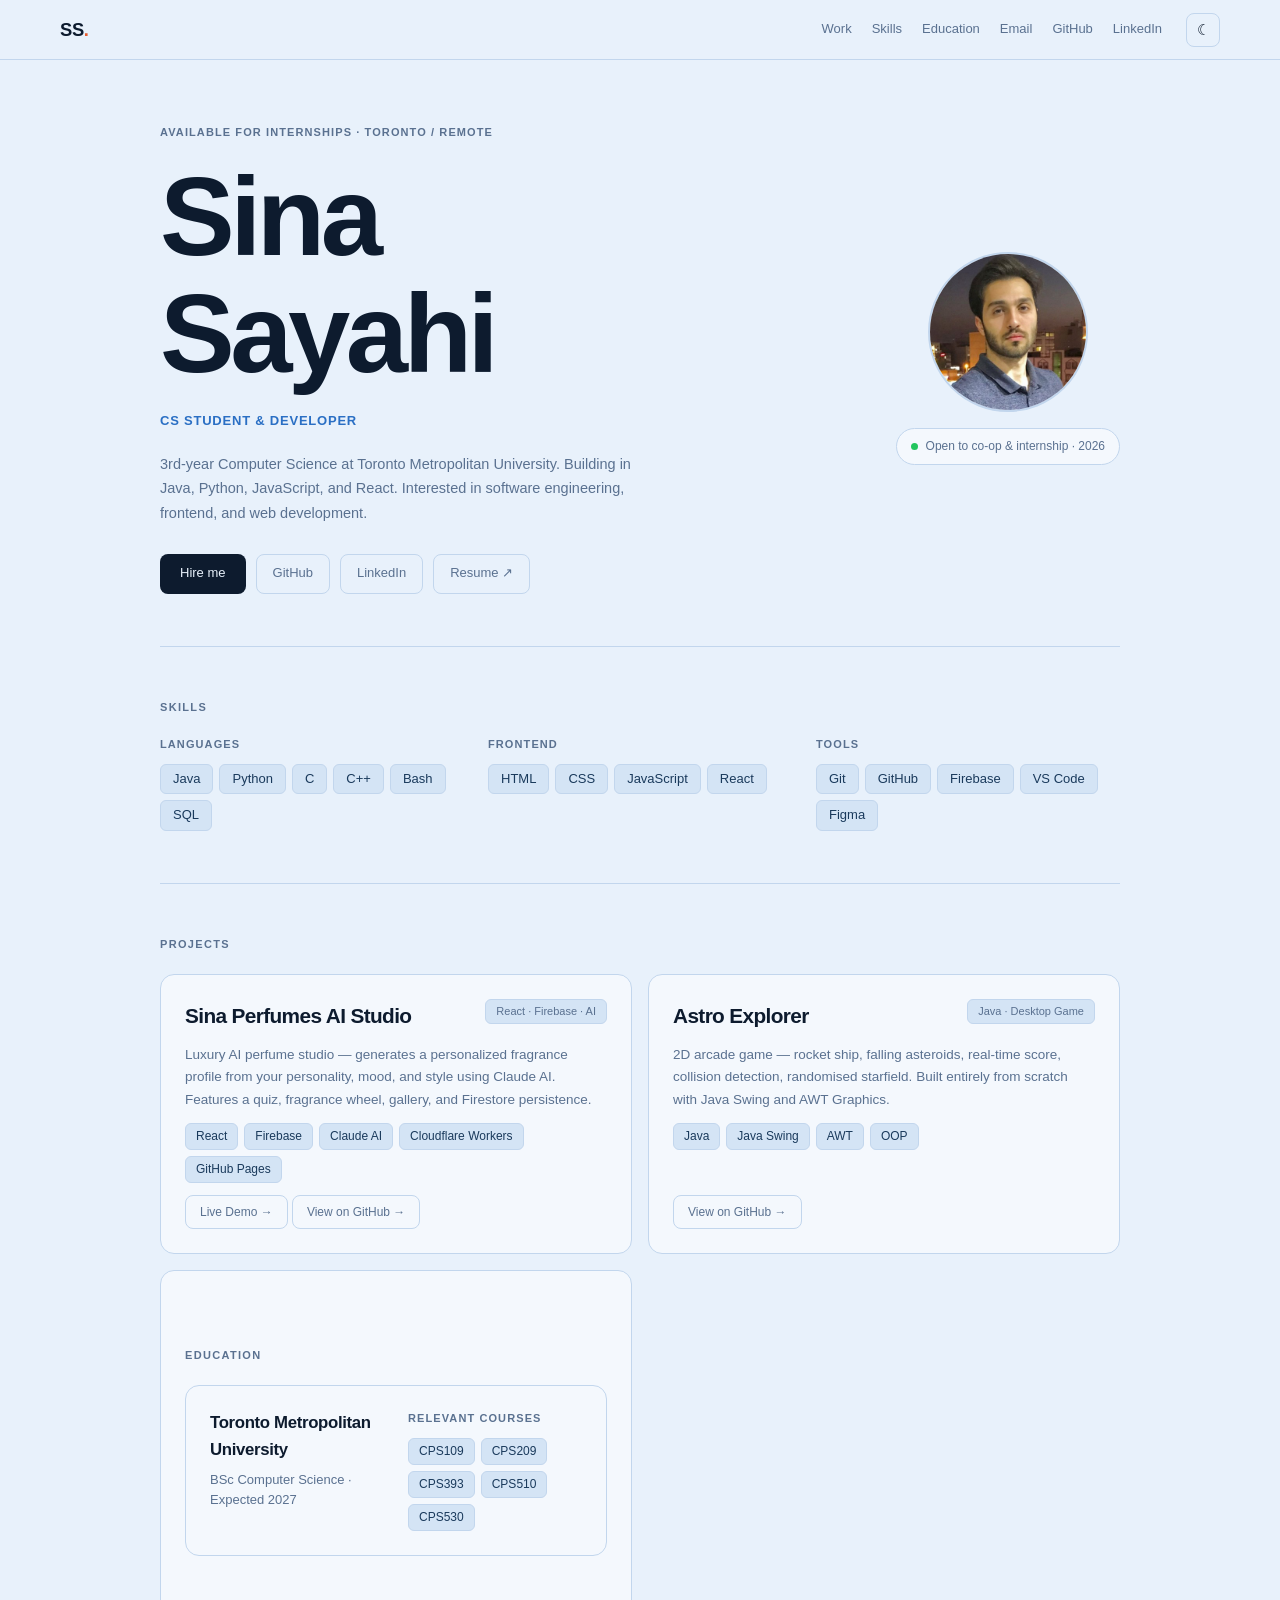
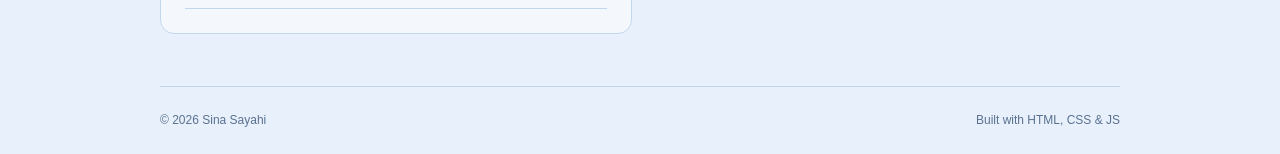
==== commit c78897d2: "Update index.html" ====
--- a/index.html
+++ b/index.html
@@ -88,41 +88,38 @@
       </div>
     </section>
 
-    <!-- PROJECTS -->
-    <section class="section" id="work">
-      <p class="section-label">Projects</p>
-      <div class="projects-grid">
-
-        <article class="project-card">
-          <div class="project-top">
-            <h2 class="project-name">Astro Explorer</h2>
-            <span class="project-tag">Java · Desktop Game</span>
-          </div>
-          <p class="project-desc">2D arcade game — rocket ship, falling asteroids, real-time score, collision detection, randomised starfield. Built entirely from scratch with Java Swing and AWT Graphics.</p>
-          <div class="tags small">
-            <span>Java</span><span>Java Swing</span><span>AWT</span><span>OOP</span>
-          </div>
-          <div class="project-links">
-            <a href="https://github.com/cnasyh/astro-explorer-java" target="_blank" rel="noopener" class="btn-ghost small">View on GitHub →</a>
-          </div>
-        </article>
-
-        <article class="project-card">
-          <div class="project-top">
-            <h2 class="project-name">This Portfolio</h2>
-            <span class="project-tag">HTML · CSS · JS</span>
-          </div>
-          <p class="project-desc">Responsive personal portfolio with light/dark mode, mobile-friendly layout, and clean navigation. Built without frameworks from scratch.</p>
-          <div class="tags small">
-            <span>HTML</span><span>CSS</span><span>JavaScript</span>
-          </div>
-          <div class="project-links">
-            <a href="https://github.com/cnasyh/sina-portfolio" target="_blank" rel="noopener" class="btn-ghost small">View on GitHub →</a>
-          </div>
-        </article>
-
+   <!-- PROJECTS -->
+<section class="section" id="work">
+  <p class="section-label">Projects</p>
+  <div class="projects-grid">
+    <article class="project-card">
+      <div class="project-top">
+        <h2 class="project-name">Sina Perfumes AI Studio</h2>
+        <span class="project-tag">React · Firebase · AI</span>
       </div>
-    </section>
+      <p class="project-desc">Luxury AI perfume studio — generates a personalized fragrance profile from your personality, mood, and style using Claude AI. Features a quiz, fragrance wheel, gallery, and Firestore persistence.</p>
+      <div class="tags small">
+        <span>React</span><span>Firebase</span><span>Claude AI</span><span>Cloudflare Workers</span><span>GitHub Pages</span>
+      </div>
+      <div class="project-links">
+        <a href="https://cnasyh.github.io/sina-perfumes-ai-studio" target="_blank" rel="noopener" class="btn-ghost small">Live Demo →</a>
+        <a href="https://github.com/cnasyh/sina-perfumes-ai-studio" target="_blank" rel="noopener" class="btn-ghost small">View on GitHub →</a>
+      </div>
+    </article>
+    <article class="project-card">
+      <div class="project-top">
+        <h2 class="project-name">Astro Explorer</h2>
+        <span class="project-tag">Java · Desktop Game</span>
+      </div>
+      <p class="project-desc">2D arcade game — rocket ship, falling asteroids, real-time score, collision detection, randomised starfield. Built entirely from scratch with Java Swing and AWT Graphics.</p>
+      <div class="tags small">
+        <span>Java</span><span>Java Swing</span><span>AWT</span><span>OOP</span>
+      </div>
+      <div class="project-links">
+        <a href="https://github.com/cnasyh/astro-explorer-java" target="_blank" rel="noopener" class="btn-ghost small">View on GitHub →</a>
+      </div>
+    </article>
+    <article class="project-card">
 
     <!-- EDUCATION -->
     <section class="section" id="edu">
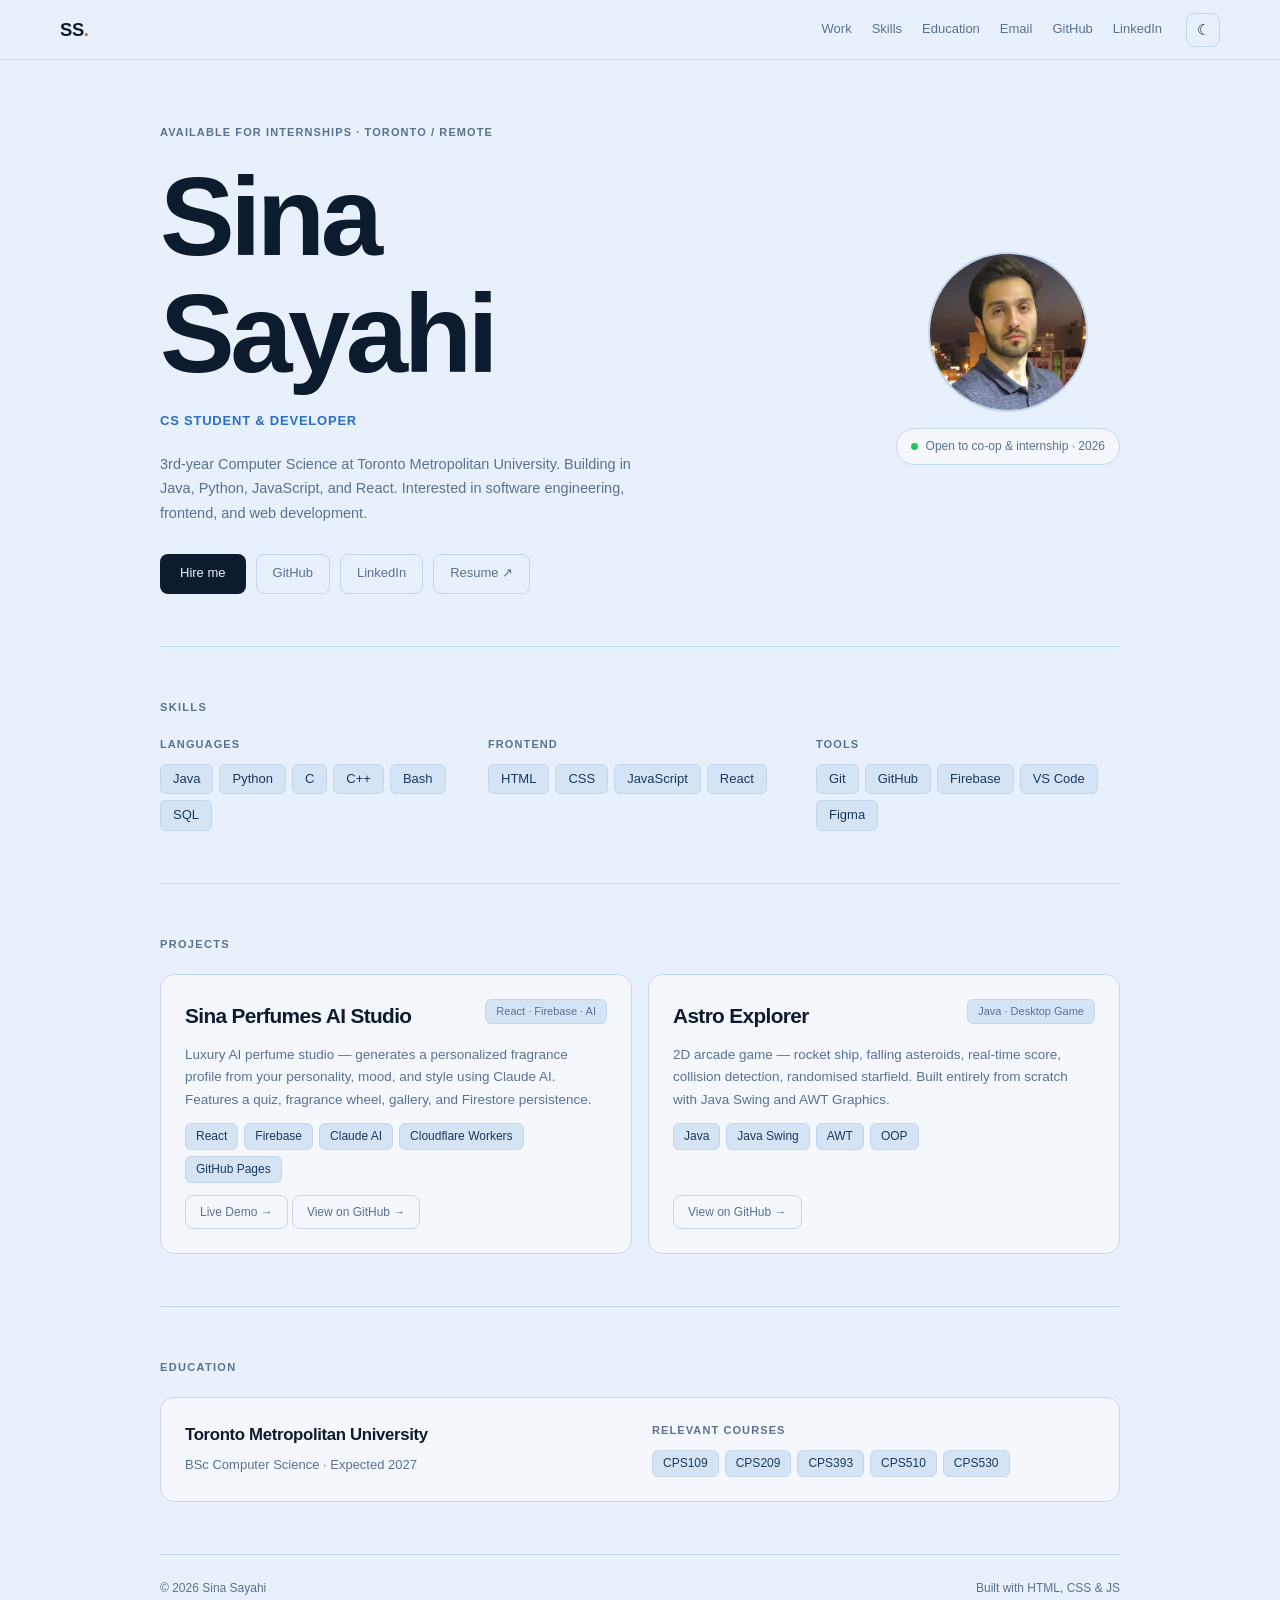
==== commit b9d97a0f: "Update index.html" ====
--- a/index.html
+++ b/index.html
@@ -119,7 +119,8 @@
         <a href="https://github.com/cnasyh/astro-explorer-java" target="_blank" rel="noopener" class="btn-ghost small">View on GitHub →</a>
       </div>
     </article>
-    <article class="project-card">
+  </div>
+</section>
 
     <!-- EDUCATION -->
     <section class="section" id="edu">
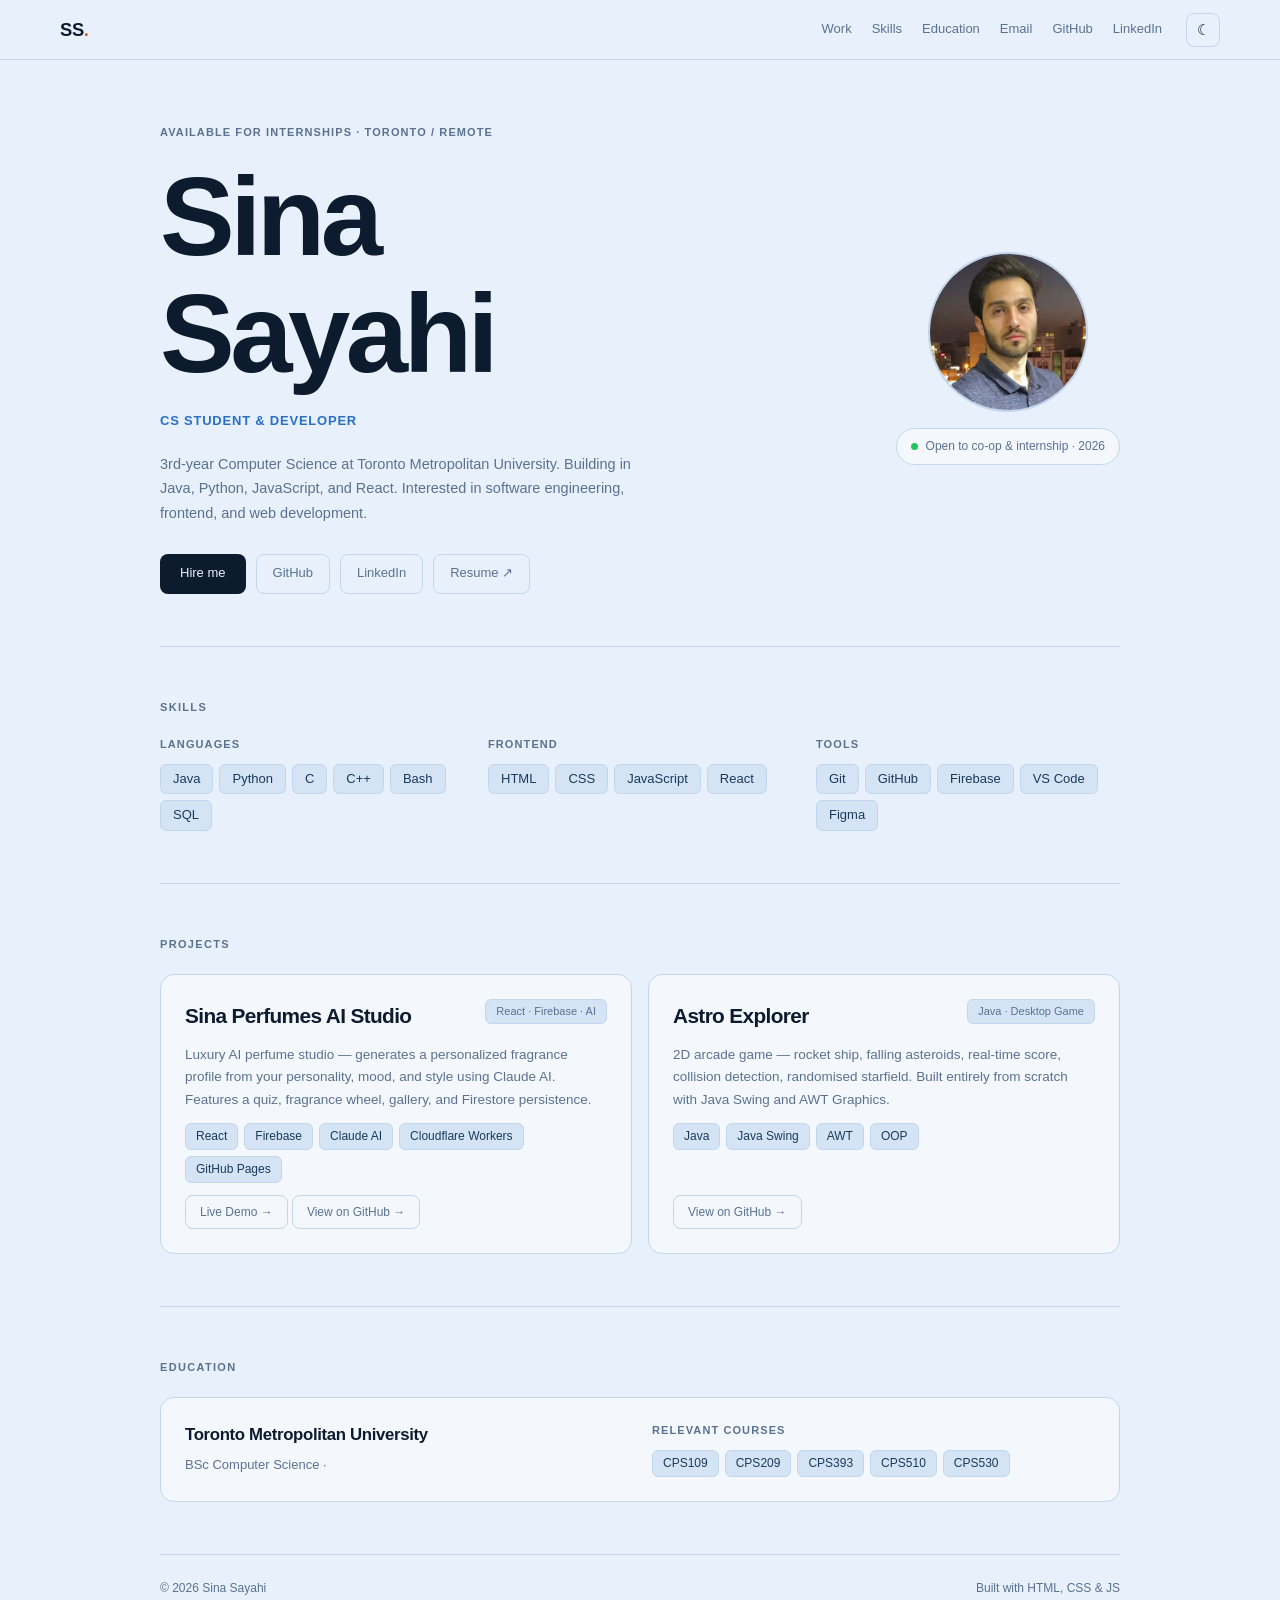
==== commit 703519b6: "Update index.html" ====
--- a/index.html
+++ b/index.html
@@ -128,7 +128,7 @@
       <div class="edu-card">
         <div class="edu-left">
           <p class="edu-school">Toronto Metropolitan University</p>
-          <p class="edu-degree">BSc Computer Science · Expected 2027</p>
+          <p class="edu-degree">BSc Computer Science ·</p>
         </div>
         <div class="edu-right">
           <p class="skill-title">Relevant Courses</p>
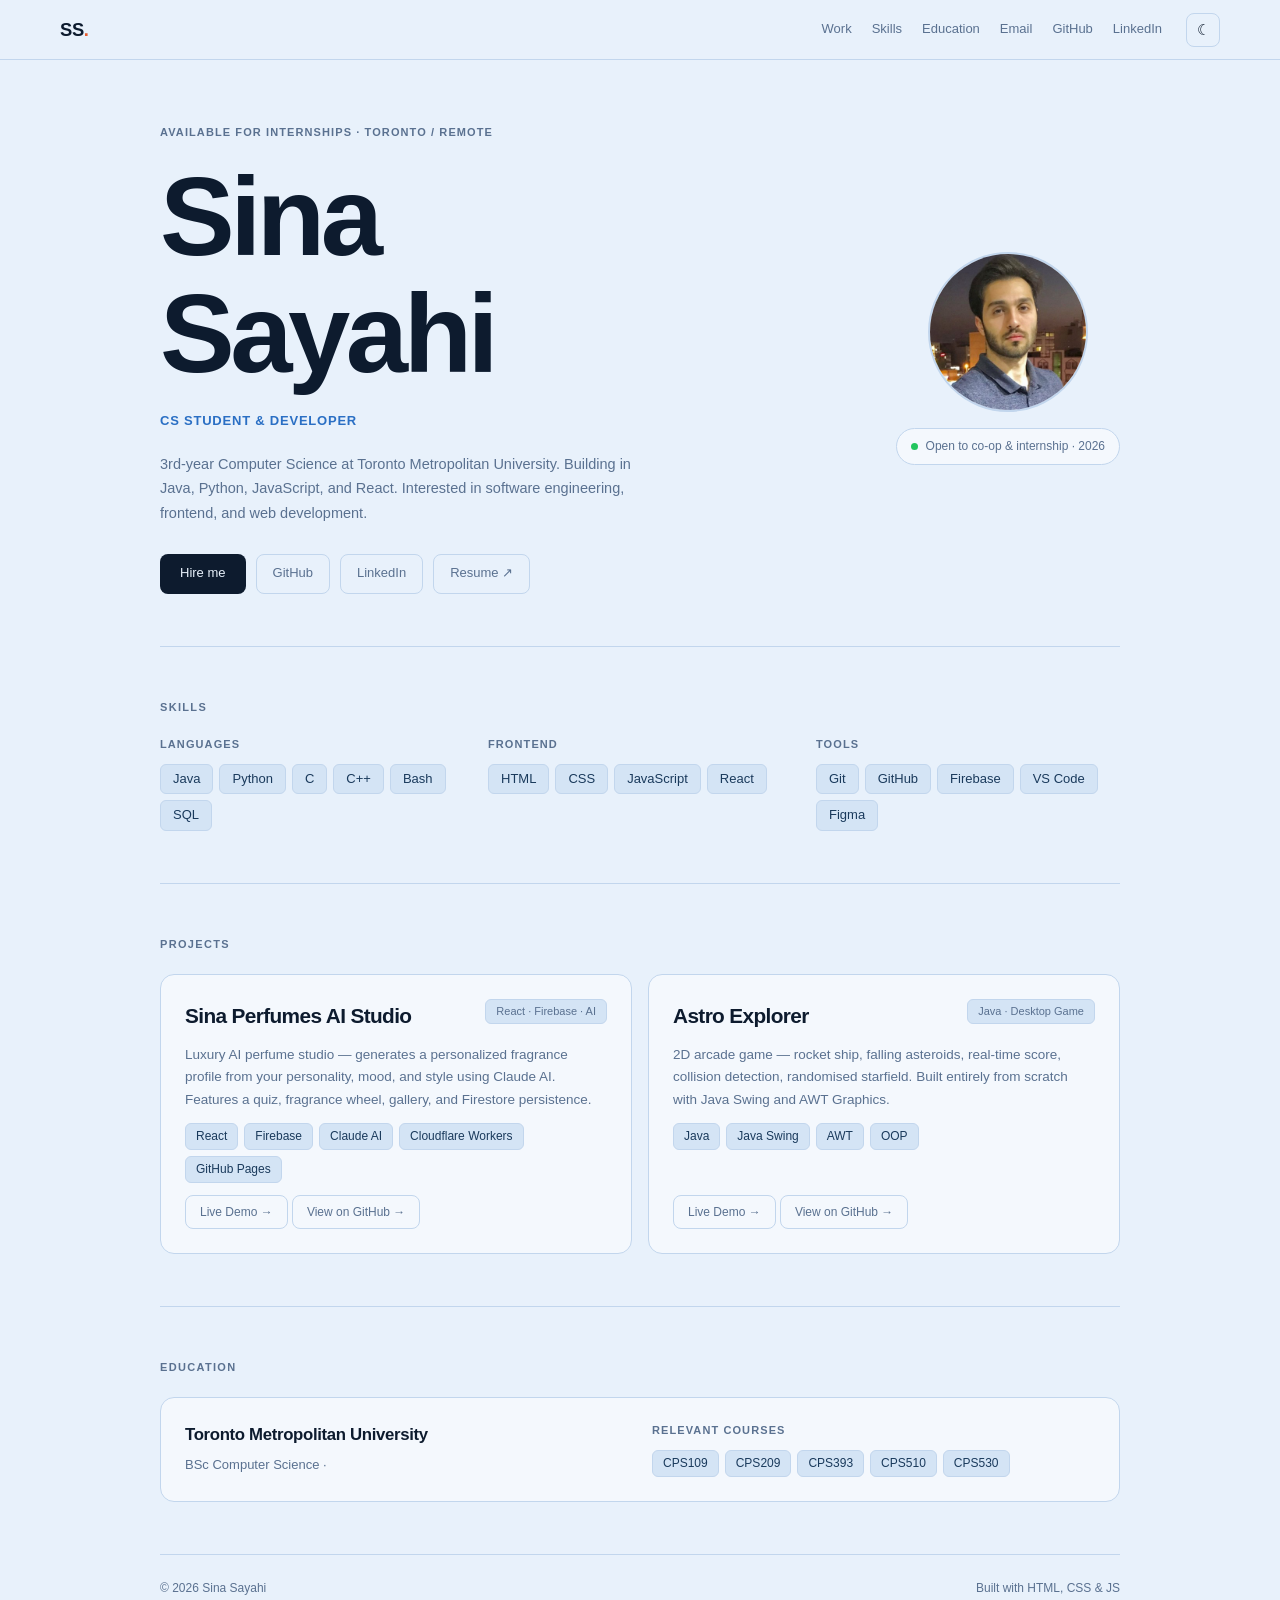
==== commit f05d72e9: "Update index.html" ====
--- a/index.html
+++ b/index.html
@@ -116,6 +116,7 @@
         <span>Java</span><span>Java Swing</span><span>AWT</span><span>OOP</span>
       </div>
       <div class="project-links">
+        <a href="demo/astro-explorer-demo.html" class="btn-ghost small">Live Demo →</a>
         <a href="https://github.com/cnasyh/astro-explorer-java" target="_blank" rel="noopener" class="btn-ghost small">View on GitHub →</a>
       </div>
     </article>
